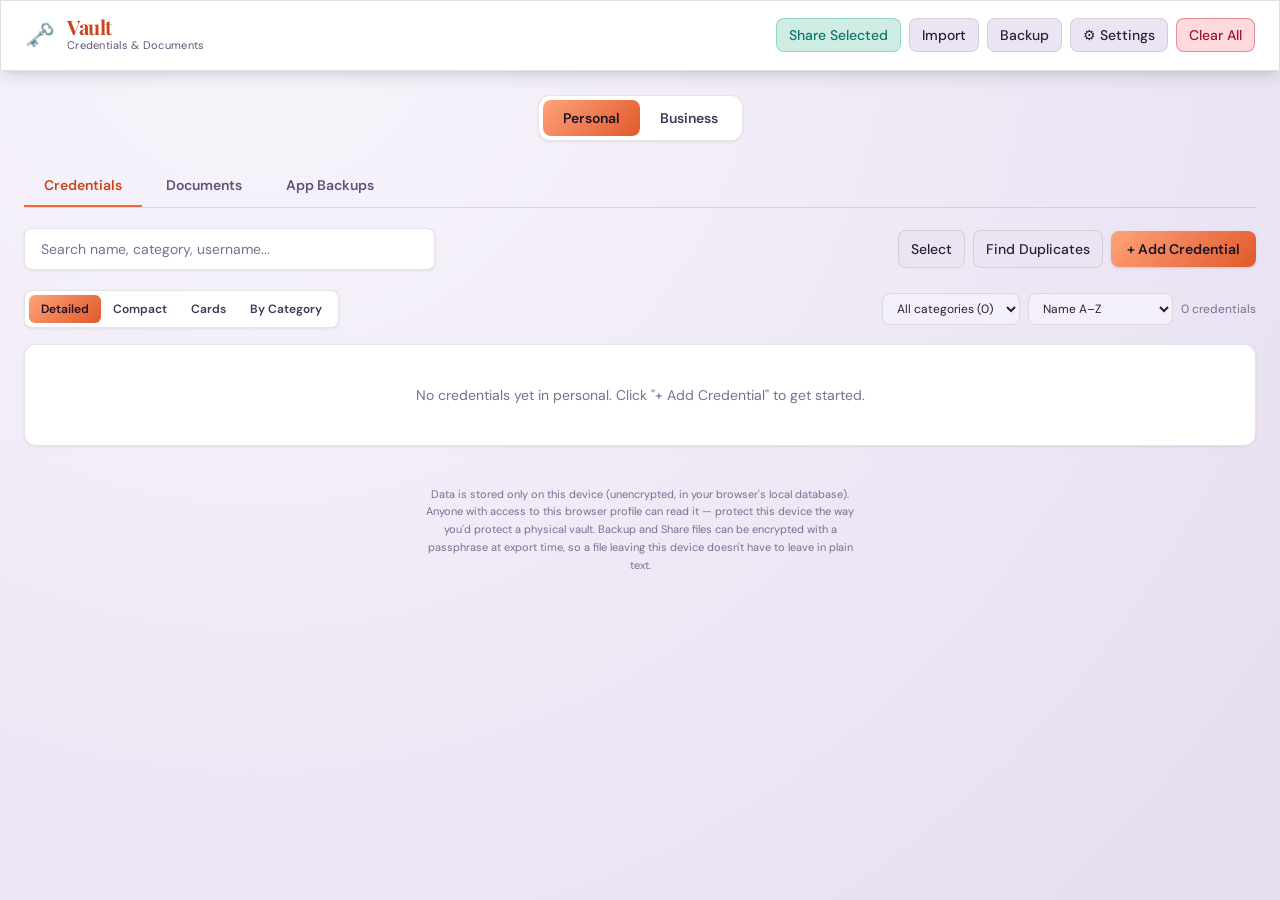
==== app/index.html @ b564e95d "Add files via upload" ====
<!DOCTYPE html>
<html lang="en">
<head>
<meta charset="UTF-8">
<meta name="viewport" content="width=device-width, initial-scale=1.0">
<title>Vault — Credentials & Documents</title>
<link rel="manifest" href="manifest.json">
<link rel="icon" type="image/png" sizes="192x192" href="icon-192.png">
<link rel="apple-touch-icon" href="apple-touch-icon.png">
<meta name="theme-color" content="#ffffff">
<meta name="apple-mobile-web-app-capable" content="yes">
<meta name="apple-mobile-web-app-status-bar-style" content="default">
<meta name="apple-mobile-web-app-title" content="Vault">
<link rel="preload" href="dm-sans.woff2" as="font" type="font/woff2" crossorigin>
<link rel="stylesheet" href="tailwind.css">
<script>
/* Theme: follows the system by default; Settings can force Light or Dark. */
(function(){
  var pref='system'; try{ pref=localStorage.getItem('vault_theme')||'system'; }catch(e){}
  var mq=window.matchMedia('(prefers-color-scheme: dark)');
  function apply(){
    var dark = pref==='dark' || (pref==='system' && mq.matches);
    document.documentElement.classList.toggle('dark', dark);
    var m=document.querySelector('meta[name="theme-color"]'); if(m) m.setAttribute('content', dark?'#241b33':'#ffffff');
  }
  window.__applyTheme=function(p){ pref=p; apply(); };
  try{ mq.addEventListener('change', function(){ if(pref==='system') apply(); }); }catch(e){ try{ mq.addListener(function(){ if(pref==='system') apply(); }); }catch(_){} }
  apply();
  document.addEventListener('DOMContentLoaded', apply);
})();
</script>
<script src="dexie.min.js"></script>
<style>
  @font-face{ font-family:"DM Sans"; font-style:normal; font-weight:100 1000; font-display:swap; src:url(dm-sans.woff2) format("woff2"); }
  @font-face{ font-family:"Playfair Display"; font-style:normal; font-weight:400 900; font-display:swap; src:url(playfair.woff2) format("woff2"); }
  :root{ color-scheme:light; --c-navy-950:27 19 38; --c-navy-900:243 238 249; --c-navy-850:255 255 255; --c-navy-800:244 240 249; --c-navy-700:235 229 243; --c-navy-600:221 211 236; --c-gold-400:201 70 26; --c-gold-500:239 106 53; --c-gold-600:184 58 18; --c-teal-300:15 118 110; --c-teal-400:13 122 95; --c-teal-500:16 163 122; --c-teal-600:16 163 122; --c-teal-900:153 246 228; --c-slate-100:27 19 38; --c-slate-200:42 31 58; --c-slate-300:67 55 90; --c-slate-400:95 83 119; --c-slate-500:122 111 146; --c-slate-600:154 144 176; --c-rose-200:136 19 55; --c-rose-300:159 18 57; --c-rose-400:190 18 60; --c-rose-600:225 29 72; --c-rose-700:190 18 60; --c-rose-900:253 164 175; --c-amber-200:120 53 15; --c-amber-300:146 64 14; --c-amber-900:252 211 77; --c-ink:0 0 0; --bg1:#f8f5fc; --bg2:#efe9f6; --bg3:#e5ddf0; --card:#ffffff; --card-solid:#ffffff; --card-line:rgba(42,31,58,0.12); --card-line-solid:rgba(42,31,58,0.14); --card-shadow:0 1px 3px rgba(42,31,58,0.08); }
  :root.dark{ color-scheme:dark; --c-navy-950:13 9 18; --c-navy-900:19 14 27; --c-navy-850:29 22 41; --c-navy-800:38 29 53; --c-navy-700:51 39 74; --c-navy-600:67 52 95; --c-gold-400:255 162 122; --c-gold-500:255 127 80; --c-gold-600:224 89 42; --c-teal-300:154 240 207; --c-teal-400:98 224 180; --c-teal-500:52 211 153; --c-teal-600:26 157 117; --c-teal-900:15 61 49; --c-slate-100:247 243 252; --c-slate-200:237 231 245; --c-slate-300:211 202 225; --c-slate-400:179 169 196; --c-slate-500:143 132 166; --c-slate-600:111 100 136; --c-rose-200:254 205 211; --c-rose-300:253 164 175; --c-rose-400:251 113 133; --c-rose-600:225 29 72; --c-rose-700:190 18 60; --c-rose-900:136 19 55; --c-amber-200:253 230 138; --c-amber-300:252 211 77; --c-amber-900:120 53 15; --c-ink:255 255 255; --bg1:#1a1226; --bg2:#0f0a16; --bg3:#0a0710; --card:#1d1629; --card-solid:#241b33; --card-line:rgba(255,255,255,0.13); --card-line-solid:rgba(255,255,255,0.14); --card-shadow:none; }
  body{ background:radial-gradient(circle at 20% 0%, var(--bg1) 0%, var(--bg2) 50%, var(--bg3) 100%); }
  .glass{ background:var(--card); border:1px solid var(--card-line); box-shadow:var(--card-shadow); backdrop-filter:blur(12px); }
  .glass-solid{ background:var(--card-solid); border:1px solid var(--card-line-solid); }
  ::-webkit-scrollbar{ width:8px; height:8px; }
  ::-webkit-scrollbar-track{ background:transparent; }
  ::-webkit-scrollbar-thumb{ background:rgba(255,127,80,0.3); border-radius:8px; }
  .gold-grad{ background:linear-gradient(135deg,#ffa27a,#e0592a); }
  .fade-in{ animation:fadeIn .18s ease-out; }
  @keyframes fadeIn{ from{opacity:0; transform:translateY(4px)} to{opacity:1; transform:translateY(0)} }
</style>
</head>
<body class="text-slate-200 font-sans antialiased min-h-screen flex flex-col">

<!-- Header -->
<header class="glass-solid sticky top-0 z-40 shadow-lg shadow-black/10 dark:shadow-black/30">
  <div class="max-w-7xl mx-auto px-4 sm:px-6 py-4 flex flex-col sm:flex-row justify-between items-center gap-3">
    <div class="flex items-center gap-3">
      <span class="text-2xl">🗝️</span>
      <div>
        <h1 class="font-serif font-bold text-xl text-gold-400 tracking-tight leading-none">Vault</h1>
        <p class="text-[11px] text-slate-400 tracking-wide">Credentials &amp; Documents</p>
      </div>
    </div>
    <div class="flex items-center gap-2 flex-wrap justify-center">
      <button onclick="openShareModal()" class="text-sm px-3 py-1.5 rounded-lg font-medium bg-teal-600/20 text-teal-300 border border-teal-500/30 hover:bg-teal-600/30 transition">Share Selected</button>
      <button onclick="openImportModal()" class="text-sm px-3 py-1.5 rounded-lg font-medium bg-navy-700 hover:bg-navy-600 border border-ink/10 transition">Import</button>
      <button onclick="exportBackup()" class="relative text-sm px-3 py-1.5 rounded-lg font-medium bg-navy-700 hover:bg-navy-600 border border-ink/10 transition">
        Backup
        <span id="backup-badge" class="hidden absolute -top-1 -right-1 w-2.5 h-2.5 rounded-full bg-gold-500 animate-pulse"></span>
      </button>
      <button onclick="openSettingsModal()" class="text-sm px-3 py-1.5 rounded-lg font-medium bg-navy-700 hover:bg-navy-600 border border-ink/10 transition" title="Settings" aria-label="Settings">⚙ Settings</button>
      <button onclick="openClearDataModal()" class="text-sm px-3 py-1.5 rounded-lg font-medium bg-rose-900/40 text-rose-300 border border-rose-700/40 hover:bg-rose-900/60 transition">Clear All</button>
    </div>
  </div>
</header>

<!-- Domain switcher -->
<div id="domain-switcher-wrap" class="max-w-7xl w-full mx-auto px-4 sm:px-6 pt-6">
  <div class="flex items-center justify-center gap-2 mb-6">
    <div class="glass p-1 rounded-xl inline-flex">
      <button id="domain-personal" onclick="setDomain('personal')" class="px-5 py-2 rounded-lg text-sm font-semibold transition">Personal</button>
      <button id="domain-business" onclick="setDomain('business')" class="px-5 py-2 rounded-lg text-sm font-semibold transition">Business</button>
    </div>
  </div>
</div>

<!-- Backup reminder banner -->
<div id="backup-banner" class="hidden max-w-7xl w-full mx-auto px-4 sm:px-6 -mt-2 mb-4">
  <div class="glass border border-gold-500/30 rounded-xl px-4 py-2.5 flex items-center justify-between gap-3 flex-wrap">
    <p id="backup-banner-text" class="text-xs text-slate-300">Changes since your last backup.</p>
    <div class="flex items-center gap-2">
      <button onclick="exportBackup()" class="text-xs px-3 py-1.5 rounded-lg font-semibold gold-grad text-navy-950">Backup Now</button>
      <button onclick="dismissBackupBanner()" class="text-xs px-2 py-1.5 rounded-lg text-slate-400 hover:text-slate-200">Dismiss</button>
    </div>
  </div>
</div>

<!-- Main -->
<main class="flex-grow max-w-7xl w-full mx-auto px-4 sm:px-6 pb-16">

  <!-- Tabs -->
  <div class="flex border-b border-ink/10 mb-5 gap-1">
    <button onclick="setTab('credentials')" id="tab-credentials" class="py-2.5 px-5 font-semibold text-sm border-b-2 transition">Credentials</button>
    <button onclick="setTab('documents')" id="tab-documents" class="py-2.5 px-5 font-semibold text-sm border-b-2 transition">Documents</button>
    <button onclick="setTab('appbackups')" id="tab-appbackups" class="py-2.5 px-5 font-semibold text-sm border-b-2 transition">App Backups</button>
  </div>

  <!-- Controls -->
  <div class="flex flex-col md:flex-row justify-between items-center mb-5 gap-3">
    <div class="w-full md:w-1/3 relative">
      <input type="text" id="search-input" placeholder="Search name, category, username..." oninput="render()" class="w-full pl-4 pr-4 py-2.5 rounded-lg glass focus:outline-none focus:ring-2 focus:ring-gold-500/50 text-sm placeholder:text-slate-500">
    </div>
    <div class="flex items-center gap-2">
      <button onclick="toggleSelectMode()" id="select-mode-btn" class="text-sm px-3 py-2 rounded-lg font-medium bg-navy-700 hover:bg-navy-600 border border-ink/10 transition">Select</button>
      <button onclick="openDuplicateReview()" id="dup-btn" class="text-sm px-3 py-2 rounded-lg font-medium bg-navy-700 hover:bg-navy-600 border border-ink/10 transition" title="Scan the whole vault for entries that look like copies">Find Duplicates</button>
      <button onclick="openCredentialModal()" id="add-credential-btn" class="text-sm px-4 py-2 rounded-lg font-semibold gold-grad text-navy-950 hover:brightness-110 transition shadow">+ Add Credential</button>
      <button onclick="openDocumentModal()" id="add-document-btn" class="hidden text-sm px-4 py-2 rounded-lg font-semibold gold-grad text-navy-950 hover:brightness-110 transition shadow">+ Add Document</button>
      <button onclick="openAppBackupModal()" id="add-appbackup-btn" class="hidden text-sm px-4 py-2 rounded-lg font-semibold gold-grad text-navy-950 hover:brightness-110 transition shadow">+ Add App Backups</button>
    </div>
  </div>

  <!-- View / sort / filter bar -->
  <div id="view-bar" class="flex flex-wrap items-center justify-between gap-3 mb-4">
    <div id="view-switcher" class="glass p-1 rounded-lg inline-flex"></div>
    <div class="flex items-center gap-2 flex-wrap">
      <select id="cat-filter" onchange="setCatFilter(this.value)" aria-label="Filter by category" class="px-2.5 py-1.5 rounded-lg bg-navy-800 border border-ink/10 text-xs max-w-[180px]"></select>
      <select id="sort-select" onchange="setSort(this.value)" aria-label="Sort" class="px-2.5 py-1.5 rounded-lg bg-navy-800 border border-ink/10 text-xs">
        <option value="name">Name A–Z</option>
        <option value="namez">Name Z–A</option>
        <option value="category">Category</option>
        <option value="recent">Recently changed</option>
      </select>
      <span id="result-count" class="text-xs text-slate-500"></span>
    </div>
  </div>

  <!-- Credentials list -->
  <div id="credentials-view"></div>

  <!-- Documents grid -->
  <div id="documents-view" class="hidden"></div>

  <!-- App backups -->
  <div id="appbackups-view" class="hidden"></div>

  <p class="text-center text-[11px] text-slate-500 mt-10 max-w-md mx-auto leading-relaxed">
    Data is stored only on this device (unencrypted, in your browser's local database). Anyone with access to this browser profile can read it — protect this device the way you'd protect a physical vault. Backup and Share files can be encrypted with a passphrase at export time, so a file leaving this device doesn't have to leave in plain text.
  </p>
</main>

<!-- Credential Modal -->
<div id="credential-modal" class="fixed inset-0 bg-black/45 backdrop-blur-sm hidden items-center justify-center p-4 z-50">
  <div class="glass-solid rounded-2xl shadow-2xl max-w-lg w-full p-6 max-h-[90vh] overflow-y-auto fade-in">
    <h3 id="cred-modal-title" class="font-serif font-bold text-lg text-gold-400 mb-4">Add Credential</h3>
    <form id="credential-form" onsubmit="saveCredential(event)" class="space-y-4">
      <input type="hidden" id="cred-id">
      <div class="grid grid-cols-2 gap-3">
        <div>
          <label class="block text-[11px] font-semibold text-slate-400 uppercase mb-1">Domain</label>
          <select id="cred-domain" class="w-full px-3 py-2 rounded-lg bg-navy-800 border border-ink/10 focus:ring-2 focus:ring-gold-500/50 text-sm">
            <option value="personal">Personal</option>
            <option value="business">Business</option>
          </select>
        </div>
        <div>
          <label class="block text-[11px] font-semibold text-slate-400 uppercase mb-1">Type</label>
          <select id="cred-type" onchange="toggleCredFields()" class="w-full px-3 py-2 rounded-lg bg-navy-800 border border-ink/10 focus:ring-2 focus:ring-gold-500/50 text-sm">
            <option value="vendor">Login / Site</option>
            <option value="subscription">Subscription</option>
          </select>
        </div>
      </div>
      <div>
        <label class="block text-[11px] font-semibold text-slate-400 uppercase mb-1">Name</label>
        <input type="text" id="cred-name" required placeholder="e.g. AWS, GitHub, Chase Business" class="w-full px-3 py-2 rounded-lg bg-navy-800 border border-ink/10 focus:ring-2 focus:ring-gold-500/50 text-sm">
      </div>
      <div>
        <label class="block text-[11px] font-semibold text-slate-400 uppercase mb-1">Category</label>
        <input type="text" id="cred-category" placeholder="e.g. Hosting, Banking, Insurance" required class="w-full px-3 py-2 rounded-lg bg-navy-800 border border-ink/10 focus:ring-2 focus:ring-gold-500/50 text-sm">
      </div>
      <div class="grid grid-cols-2 gap-3">
        <div>
          <label class="block text-[11px] font-semibold text-slate-400 uppercase mb-1">Username / Email</label>
          <input type="text" id="cred-username" required class="w-full px-3 py-2 rounded-lg bg-navy-800 border border-ink/10 focus:ring-2 focus:ring-gold-500/50 text-sm">
        </div>
        <div>
          <label class="block text-[11px] font-semibold text-slate-400 uppercase mb-1">Password</label>
          <input type="text" id="cred-password" required class="w-full px-3 py-2 rounded-lg bg-navy-800 border border-ink/10 focus:ring-2 focus:ring-gold-500/50 text-sm font-mono">
        </div>
      </div>
      <div id="field-url-container">
        <label class="block text-[11px] font-semibold text-slate-400 uppercase mb-1">Login URL</label>
        <input type="url" id="cred-url" placeholder="https://example.com/login" class="w-full px-3 py-2 rounded-lg bg-navy-800 border border-ink/10 focus:ring-2 focus:ring-gold-500/50 text-sm">
      </div>
      <div id="field-billing-container" class="hidden">
        <label class="block text-[11px] font-semibold text-slate-400 uppercase mb-1">Billing Cycle & Cost</label>
        <input type="text" id="cred-billing" placeholder="e.g. Monthly - $49/mo" class="w-full px-3 py-2 rounded-lg bg-navy-800 border border-ink/10 focus:ring-2 focus:ring-gold-500/50 text-sm">
      </div>
      <div>
        <label class="block text-[11px] font-semibold text-slate-400 uppercase mb-1">Notes (2FA backup, security Qs, etc.)</label>
        <textarea id="cred-notes" rows="2" class="w-full px-3 py-2 rounded-lg bg-navy-800 border border-ink/10 focus:ring-2 focus:ring-gold-500/50 text-sm resize-none"></textarea>
      </div>
      <div class="flex justify-end gap-3 pt-2">
        <button type="button" onclick="closeModal('credential-modal')" class="px-4 py-2 rounded-lg text-sm font-medium border border-ink/10 hover:bg-ink/5">Cancel</button>
        <button type="submit" class="px-4 py-2 rounded-lg text-sm font-semibold gold-grad text-navy-950 hover:brightness-110">Save</button>
      </div>
    </form>
  </div>
</div>

<!-- Document Modal -->
<div id="document-modal" class="fixed inset-0 bg-black/45 backdrop-blur-sm hidden items-center justify-center p-4 z-50">
  <div class="glass-solid rounded-2xl shadow-2xl max-w-lg w-full p-6 max-h-[90vh] overflow-y-auto fade-in">
    <h3 class="font-serif font-bold text-lg text-gold-400 mb-4">Add Document</h3>
    <form id="document-form" onsubmit="saveDocument(event)" class="space-y-4">
      <div>
        <label class="block text-[11px] font-semibold text-slate-400 uppercase mb-1">Domain</label>
        <select id="doc-domain" class="w-full px-3 py-2 rounded-lg bg-navy-800 border border-ink/10 focus:ring-2 focus:ring-gold-500/50 text-sm">
          <option value="personal">Personal</option>
          <option value="business">Business</option>
        </select>
      </div>
      <div>
        <label class="block text-[11px] font-semibold text-slate-400 uppercase mb-1">Name</label>
        <input type="text" id="doc-name" required placeholder="e.g. Business License, Passport" class="w-full px-3 py-2 rounded-lg bg-navy-800 border border-ink/10 focus:ring-2 focus:ring-gold-500/50 text-sm">
      </div>
      <div>
        <label class="block text-[11px] font-semibold text-slate-400 uppercase mb-1">Category</label>
        <input type="text" id="doc-category" placeholder="e.g. Legal, Insurance, ID" required class="w-full px-3 py-2 rounded-lg bg-navy-800 border border-ink/10 focus:ring-2 focus:ring-gold-500/50 text-sm">
      </div>
      <div>
        <label class="block text-[11px] font-semibold text-slate-400 uppercase mb-1">File (PDF or image)</label>
        <input type="file" id="doc-file" accept=".pdf,image/*" class="w-full text-sm text-slate-300 file:mr-3 file:py-2 file:px-3 file:rounded-lg file:border-0 file:bg-navy-700 file:text-slate-200 file:text-xs">
        <p id="doc-file-hint" class="text-[11px] text-slate-500 mt-1"></p>
      </div>
      <div>
        <label class="block text-[11px] font-semibold text-slate-400 uppercase mb-1">Notes</label>
        <textarea id="doc-notes" rows="2" class="w-full px-3 py-2 rounded-lg bg-navy-800 border border-ink/10 focus:ring-2 focus:ring-gold-500/50 text-sm resize-none"></textarea>
      </div>
      <div class="flex justify-end gap-3 pt-2">
        <button type="button" onclick="closeModal('document-modal')" class="px-4 py-2 rounded-lg text-sm font-medium border border-ink/10 hover:bg-ink/5">Cancel</button>
        <button type="submit" class="px-4 py-2 rounded-lg text-sm font-semibold gold-grad text-navy-950 hover:brightness-110">Save</button>
      </div>
    </form>
  </div>
</div>

<!-- Settings Modal -->
<div id="settings-modal" class="fixed inset-0 bg-black/45 backdrop-blur-sm hidden items-center justify-center p-4 z-50">
  <div class="glass-solid rounded-2xl shadow-2xl max-w-sm w-full p-6 fade-in">
    <h3 class="font-serif font-bold text-lg text-gold-400 mb-4">Settings</h3>
    <p class="text-xs font-semibold tracking-wide uppercase text-slate-400 mb-2">Appearance</p>
    <div class="glass p-1 rounded-xl flex" role="group" aria-label="Theme">
      <button id="theme-system" onclick="setThemePref('system')" class="flex-1 px-3 py-2 rounded-lg text-sm font-semibold transition">System</button>
      <button id="theme-light" onclick="setThemePref('light')" class="flex-1 px-3 py-2 rounded-lg text-sm font-semibold transition">Light</button>
      <button id="theme-dark" onclick="setThemePref('dark')" class="flex-1 px-3 py-2 rounded-lg text-sm font-semibold transition">Dark</button>
    </div>
    <p class="text-[11px] text-slate-500 mt-2">System follows your device's light/dark setting.</p>
    <p class="text-xs font-semibold tracking-wide uppercase text-slate-400 mt-5 mb-2">Storage</p>
    <p id="persist-status" class="text-[11px] text-slate-500">Checking…</p>
    <div class="flex justify-end mt-5">
      <button onclick="closeModal('settings-modal')" class="px-4 py-2 rounded-lg text-sm font-medium border border-ink/10 hover:bg-ink/5">Close</button>
    </div>
    <p id="app-version" class="text-[10px] text-slate-500 text-center mt-4"></p>
  </div>
</div>

<!-- Share Modal -->
<div id="share-modal" class="fixed inset-0 bg-black/45 backdrop-blur-sm hidden items-center justify-center p-4 z-50">
  <div class="glass-solid rounded-2xl shadow-2xl max-w-md w-full p-6 fade-in">
    <h3 class="font-serif font-bold text-lg text-gold-400 mb-2">Share Selected</h3>
    <p id="share-count-text" class="text-sm text-slate-400 mb-4">No items selected.</p>
    <div class="flex flex-col gap-2">
      <button onclick="downloadSharePackage()" class="px-4 py-2.5 rounded-lg text-sm font-semibold gold-grad text-navy-950 hover:brightness-110">Download Share File (.json)</button>
      <button onclick="copySharePackage()" class="px-4 py-2.5 rounded-lg text-sm font-medium bg-navy-700 hover:bg-navy-600 border border-ink/10">Copy to Clipboard</button>
    </div>
    <p class="text-[11px] text-slate-500 mt-4">The share file contains plain-text credentials — send it only through a channel you trust (not email/SMS if you can help it), and delete it after the recipient imports it.</p>
    <div class="flex justify-end mt-4">
      <button onclick="closeModal('share-modal')" class="px-4 py-2 rounded-lg text-sm font-medium border border-ink/10 hover:bg-ink/5">Close</button>
    </div>
  </div>
</div>

<!-- Import Modal -->
<div id="import-modal" onclick="if(event.target===this)closeModal('import-modal')" class="fixed inset-0 bg-black/45 backdrop-blur-sm hidden items-center justify-center p-4 z-50">
  <div class="glass-solid rounded-2xl shadow-2xl max-w-lg w-full p-6 max-h-[90vh] overflow-y-auto fade-in">
    <div class="flex items-center justify-between mb-4">
      <h3 class="font-serif font-bold text-lg text-gold-400">Import</h3>
      <button onclick="closeModal('import-modal')" aria-label="Close" class="text-slate-400 hover:text-slate-100 text-xl leading-none px-2">&times;</button>
    </div>
    <div class="space-y-3 mb-4">
      <label class="block text-[11px] font-semibold text-slate-400 uppercase">Upload a share or backup file</label>
      <input type="file" id="import-file-input" accept=".json" onchange="handleImportFile(event)" class="w-full text-sm text-slate-300 file:mr-3 file:py-2 file:px-3 file:rounded-lg file:border-0 file:bg-navy-700 file:text-slate-200 file:text-xs">
      <label class="block text-[11px] font-semibold text-slate-400 uppercase pt-2">...or paste JSON</label>
      <textarea id="import-paste" rows="4" class="w-full px-3 py-2 rounded-lg bg-navy-800 border border-ink/10 text-xs font-mono resize-none" placeholder="Paste share package JSON here"></textarea>
      <button onclick="parseImportPaste()" class="px-3 py-1.5 rounded-lg text-xs font-medium bg-navy-700 hover:bg-navy-600 border border-ink/10">Parse Pasted JSON</button>
    </div>
    <div id="import-preview"></div>
    <div class="border-t border-ink/10 mt-5 pt-4 space-y-3">
      <div class="flex items-center justify-between gap-2 flex-wrap">
        <label class="block text-[11px] font-semibold text-slate-400 uppercase">Import passwords from Excel</label>
        <button onclick="downloadPasswordTemplate()" class="px-3 py-1.5 rounded-lg text-xs font-medium bg-teal-600/20 text-teal-300 border border-teal-500/30 hover:bg-teal-600/30 transition">Download Template (.xlsx)</button>
      </div>
      <input type="file" id="xlsx-import-input" accept=".xlsx,.xls,.csv" onchange="handleXlsxImportFile(event)" class="w-full text-sm text-slate-300 file:mr-3 file:py-2 file:px-3 file:rounded-lg file:border-0 file:bg-navy-700 file:text-slate-200 file:text-xs">
      <p class="text-[11px] text-slate-500">Download the template, fill it in, then choose it here. You'll see a preview with any problems before anything is saved.</p>
    </div>
    <div class="flex justify-end pt-4">
      <button onclick="closeModal('import-modal')" class="px-4 py-2 rounded-lg text-sm font-medium border border-ink/10 hover:bg-ink/5">Close</button>
    </div>
  </div>
</div>

<!-- Excel Import Modal -->
<div id="xlsx-import-modal" class="fixed inset-0 bg-black/45 backdrop-blur-sm hidden items-center justify-center p-4 z-50">
  <div class="glass-solid rounded-2xl shadow-2xl max-w-2xl w-full p-6 max-h-[90vh] overflow-y-auto fade-in">
    <h3 class="font-serif font-bold text-lg text-gold-400 mb-3">Import Passwords from Excel</h3>
    <div id="xlsx-preview"></div>
    <div class="flex justify-end gap-3 pt-4">
      <button onclick="cancelXlsxImport()" class="px-4 py-2 rounded-lg text-sm font-medium border border-ink/10 hover:bg-ink/5">Cancel</button>
      <button id="xlsx-import-btn" onclick="confirmXlsxImport()" class="px-4 py-2 rounded-lg text-sm font-semibold gold-grad text-navy-950 hover:brightness-110 disabled:opacity-40 disabled:cursor-not-allowed">Import</button>
    </div>
    <p class="text-[11px] text-slate-500 mt-3">The spreadsheet holds passwords in plain text. Delete it (and any cloud or recycle-bin copy) once the import is done.</p>
  </div>
</div>

<!-- Add App Backups Modal -->
<div id="appbackup-modal" class="fixed inset-0 bg-black/45 backdrop-blur-sm hidden items-center justify-center p-4 z-50">
  <div class="glass-solid rounded-2xl shadow-2xl max-w-xl w-full p-6 max-h-[90vh] overflow-y-auto fade-in">
    <h3 class="font-serif font-bold text-lg text-gold-400 mb-2">Add App Backups</h3>
    <p class="text-xs text-slate-400 mb-4">Choose one or more app backup files (.json). Each app keeps one backup: a newer, same-or-larger file replaces the stored one automatically. An older or smaller file is flagged and you decide.</p>
    <input type="file" id="appbackup-file-input" accept=".json,application/json" multiple onchange="stageAppBackupFiles(event)" class="w-full text-sm text-slate-300 file:mr-3 file:py-2 file:px-3 file:rounded-lg file:border-0 file:bg-navy-700 file:text-slate-200 file:text-xs">
    <div id="appbackup-staging" class="mt-4 space-y-2"></div>
    <div class="flex justify-end gap-3 pt-4">
      <button onclick="closeModal('appbackup-modal')" class="px-4 py-2 rounded-lg text-sm font-medium border border-ink/10 hover:bg-ink/5">Cancel</button>
      <button onclick="saveStagedBackups()" class="px-4 py-2 rounded-lg text-sm font-semibold gold-grad text-navy-950 hover:brightness-110">Save Backups</button>
    </div>
  </div>
</div>
<input type="file" id="appbackup-single-input" accept=".json,application/json" class="hidden" onchange="handleSingleBackupPick(event)">

<!-- App Backup Conflict Modal -->
<div id="appbackup-conflict-modal" class="fixed inset-0 bg-black/45 backdrop-blur-sm hidden items-center justify-center p-4 z-[60]">
  <div class="glass-solid rounded-2xl shadow-2xl max-w-lg w-full p-6 max-h-[90vh] overflow-y-auto fade-in">
    <h3 id="appbackup-conflict-title" class="font-serif font-bold text-lg text-amber-300 mb-1">Backup flagged</h3>
    <div id="appbackup-conflict-body"></div>
    <div class="flex flex-col sm:flex-row justify-end gap-2 pt-4">
      <button onclick="resolveConflict(false)" class="px-4 py-2 rounded-lg text-sm font-semibold gold-grad text-navy-950 hover:brightness-110">Keep Stored Backup</button>
      <button onclick="resolveConflict(true)" class="px-4 py-2 rounded-lg text-sm font-semibold bg-rose-700 hover:bg-rose-600 text-white">Replace Anyway</button>
    </div>
  </div>
</div>

<!-- Duplicate Review Modal -->
<div id="dup-modal" class="fixed inset-0 bg-black/45 backdrop-blur-sm hidden items-center justify-center p-4 z-50">
  <div class="glass-solid rounded-2xl shadow-2xl max-w-3xl w-full p-6 max-h-[90vh] overflow-y-auto fade-in">
    <div class="flex items-start justify-between gap-3 mb-1">
      <h3 id="dup-title" class="font-serif font-bold text-lg text-gold-400">Possible Duplicates</h3>
      <button onclick="closeModal('dup-modal')" aria-label="Close" class="text-slate-400 hover:text-slate-100 text-xl leading-none px-2">&times;</button>
    </div>
    <p id="dup-sub" class="text-xs text-slate-400 mb-4"></p>
    <div id="dup-body" class="space-y-4"></div>
    <div id="dup-footer" class="flex flex-wrap items-center justify-end gap-2 pt-4"></div>
  </div>
</div>

<!-- Clear Data Modal -->
<div id="clear-data-modal" class="fixed inset-0 bg-black/45 backdrop-blur-sm hidden items-center justify-center p-4 z-50">
  <div class="glass-solid rounded-2xl shadow-2xl max-w-sm w-full p-6 fade-in">
    <h3 class="font-serif font-bold text-lg text-rose-400 mb-2">Clear All Data</h3>
    <p class="text-sm text-slate-400 mb-4">This permanently deletes every credential, document, and stored app backup on this device. This cannot be undone. Type <span class="font-mono text-rose-300">DELETE</span> to confirm.</p>
    <input type="text" id="clear-confirm-input" class="w-full px-3 py-2 rounded-lg bg-navy-800 border border-ink/10 text-sm mb-4" placeholder="DELETE">
    <div class="flex justify-end gap-3">
      <button onclick="closeModal('clear-data-modal')" class="px-4 py-2 rounded-lg text-sm font-medium border border-ink/10 hover:bg-ink/5">Cancel</button>
      <button onclick="confirmClearAllData()" class="px-4 py-2 rounded-lg text-sm font-semibold bg-rose-700 hover:bg-rose-600 text-white">Delete Everything</button>
    </div>
  </div>
</div>

<!-- Generic Confirm Modal -->
<div id="confirm-modal" class="fixed inset-0 bg-black/45 backdrop-blur-sm hidden items-center justify-center p-4 z-[60]">
  <div class="glass-solid rounded-2xl shadow-2xl max-w-sm w-full p-6 fade-in">
    <h3 id="confirm-modal-title" class="font-serif font-bold text-lg text-gold-400 mb-2">Confirm</h3>
    <p id="confirm-modal-message" class="text-sm text-slate-400 mb-5"></p>
    <div class="flex justify-end gap-3">
      <button onclick="closeModal('confirm-modal')" class="px-4 py-2 rounded-lg text-sm font-medium border border-ink/10 hover:bg-ink/5">Cancel</button>
      <button id="confirm-modal-action" onclick="runConfirm()" class="px-4 py-2 rounded-lg text-sm font-semibold bg-rose-700 hover:bg-rose-600 text-white">Confirm</button>
    </div>
  </div>
</div>

<!-- Export Passphrase Modal -->
<div id="export-passphrase-modal" class="fixed inset-0 bg-black/45 backdrop-blur-sm hidden items-center justify-center p-4 z-50">
  <div class="glass-solid rounded-2xl shadow-2xl max-w-sm w-full p-6 fade-in">
    <h3 class="font-serif font-bold text-lg text-gold-400 mb-2">Protect This Export</h3>
    <p class="text-sm text-slate-400 mb-4">Set a passphrase to encrypt this file. Without it, anyone who opens the file sees only scrambled data — nothing readable unless it's decrypted back into the app. There's no recovery if you forget it, so keep it somewhere separate from the file itself.</p>
    <input type="password" id="export-passphrase-input" placeholder="Passphrase" class="w-full px-3 py-2 rounded-lg bg-navy-800 border border-ink/10 text-sm mb-4">
    <div class="flex flex-col gap-2">
      <button onclick="confirmExportEncrypted()" class="px-4 py-2.5 rounded-lg text-sm font-semibold gold-grad text-navy-950">Encrypt &amp; Export</button>
      <button onclick="confirmExportPlain()" class="px-4 py-2.5 rounded-lg text-sm font-medium bg-navy-700 hover:bg-navy-600 border border-ink/10">Export Without Encryption</button>
      <button onclick="closeModal('export-passphrase-modal')" class="px-4 py-2 rounded-lg text-sm font-medium border border-ink/10 hover:bg-ink/5">Cancel</button>
    </div>
  </div>
</div>

<!-- Import Passphrase Modal -->
<div id="import-passphrase-modal" class="fixed inset-0 bg-black/45 backdrop-blur-sm hidden items-center justify-center p-4 z-[60]">
  <div class="glass-solid rounded-2xl shadow-2xl max-w-sm w-full p-6 fade-in">
    <h3 class="font-serif font-bold text-lg text-gold-400 mb-2">Encrypted File</h3>
    <p class="text-sm text-slate-400 mb-4">This file is encrypted. Enter the passphrase it was exported with.</p>
    <input type="password" id="import-decrypt-passphrase" placeholder="Passphrase" class="w-full px-3 py-2 rounded-lg bg-navy-800 border border-ink/10 text-sm mb-4">
    <div class="flex justify-end gap-3">
      <button onclick="closeModal('import-passphrase-modal')" class="px-4 py-2 rounded-lg text-sm font-medium border border-ink/10 hover:bg-ink/5">Cancel</button>
      <button onclick="decryptPendingImport()" class="px-4 py-2 rounded-lg text-sm font-semibold gold-grad text-navy-950">Decrypt</button>
    </div>
  </div>
</div>

<div id="toast" class="fixed bottom-5 left-1/2 -translate-x-1/2 glass-solid px-4 py-2.5 rounded-lg text-sm shadow-xl hidden z-50"></div>

<script>
/* ---------- DB ---------- */
const db = new Dexie('LazVaultDB');
db.version(1).stores({
  credentials: 'id, domain, type, name, category',
  documents: 'id, domain, name, category'
});
db.version(2).stores({
  credentials: 'id, domain, type, name, category',
  documents: 'id, domain, name, category',
  appBackups: 'id, appName'
});

/* ---------- State ---------- */
let activeDomain = 'personal';
let activeTab = 'credentials';
let selectMode = false;
let selectedIds = new Set(); // format: "credential:<id>" / "document:<id>"
let credentialsCache = new Map(); // id -> credential record, so secrets never travel through HTML attributes
let pendingChanges = parseInt(localStorage.getItem('vault_pendingChanges') || '0', 10) || 0;
// View / sort / filter (remembered between visits)
let viewMode = { credentials: localStorage.getItem('vault_view_credentials') || 'detailed', documents: localStorage.getItem('vault_view_documents') || 'cards' };
let sortMode = localStorage.getItem('vault_sort') || 'name';
let catFilter = '';
const collapsedGroups = new Set();
// Duplicate review
let dupIndex = null; // cached scan (promise)
let dupDismissed = new Set(); // groups marked "not duplicates"
try{ dupDismissed = new Set(JSON.parse(localStorage.getItem('vault_dupDismissed') || '[]')); }catch(e){}
// Merge-restore hooks into the app-backup queue
let toastPrefix = '';
let afterQueueCb = null;

/* ---------- Utils ---------- */
function uid(){ return Date.now().toString(36) + Math.random().toString(36).slice(2,8); }
function escapeHtml(str){ return String(str).replace(/&/g,"&amp;").replace(/</g,"&lt;").replace(/>/g,"&gt;").replace(/"/g,"&quot;").replace(/'/g,"&#039;"); }
function formatBytes(bytes){ if(!bytes) return '0 B'; const u=['B','KB','MB','GB']; let i=0; while(bytes>=1024 && i<u.length-1){bytes/=1024;i++;} return bytes.toFixed(1)+' '+u[i]; }
function showToast(msg){ const t=document.getElementById('toast'); t.innerText=msg; t.classList.remove('hidden'); clearTimeout(window.__toastTimer); window.__toastTimer=setTimeout(()=>t.classList.add('hidden'),3500); }
function closeModal(id){ const m=document.getElementById(id); m.classList.add('hidden'); m.classList.remove('flex'); }
function openModal(id){ const m=document.getElementById(id); m.classList.remove('hidden'); m.classList.add('flex'); }
function blobToBase64(blob){ return new Promise((resolve,reject)=>{ const r=new FileReader(); r.onload=()=>resolve(r.result); r.onerror=reject; r.readAsDataURL(blob); }); }
function base64ToBlob(dataUrl){ const [meta, data] = dataUrl.split(','); const mimeMatch = meta.match(/:(.*?);/); const mime = mimeMatch ? mimeMatch[1] : 'application/octet-stream'; const bin = atob(data); const arr = new Uint8Array(bin.length); for(let i=0;i<bin.length;i++) arr[i]=bin.charCodeAt(i); return new Blob([arr], {type: mime}); }
function downloadJSON(obj, filename){ const blob = new Blob([JSON.stringify(obj, null, 2)], {type:'application/json'}); const a = document.createElement('a'); a.href = URL.createObjectURL(blob); a.download = filename; document.body.appendChild(a); a.click(); a.remove(); }
function downloadBlob(blob, filename){ const a = document.createElement('a'); const url = URL.createObjectURL(blob); a.href = url; a.download = filename; document.body.appendChild(a); a.click(); a.remove(); setTimeout(()=>URL.revokeObjectURL(url), 4000); }
function normKey(s){ return String(s == null ? '' : s).toLowerCase().replace(/[^a-z0-9]/g,''); }
// Only http(s) links are made clickable — imported/shared data must never be able to inject javascript: URLs
function safeHref(u){ try{ const x = new URL(String(u)); return (x.protocol==='http:' || x.protocol==='https:') ? x.href : ''; }catch(e){ return ''; } }
async function copyText(text){ try{ await navigator.clipboard.writeText(text); showToast('Copied to clipboard'); }catch(e){ showToast('Could not copy — try downloading instead'); } }

/* ---------- Change tracking / backup reminder ---------- */
function markChanged(){
  invalidateDup();
  pendingChanges++;
  localStorage.setItem('vault_pendingChanges', String(pendingChanges));
  updateBackupIndicators();
}
function clearChangeCounter(){
  invalidateDup();
  pendingChanges = 0;
  localStorage.setItem('vault_pendingChanges', '0');
  updateBackupIndicators();
}
function updateBackupIndicators(){
  const badge = document.getElementById('backup-badge');
  const banner = document.getElementById('backup-banner');
  const text = document.getElementById('backup-banner-text');
  if(pendingChanges > 0){
    badge.classList.remove('hidden');
    banner.classList.remove('hidden');
    text.innerText = pendingChanges === 1 ? '1 change since your last backup.' : `${pendingChanges} changes since your last backup.`;
  } else {
    badge.classList.add('hidden');
    banner.classList.add('hidden');
  }
}
function dismissBackupBanner(){ document.getElementById('backup-banner').classList.add('hidden'); }

/* ---------- Theme (System / Light / Dark) ---------- */
function getThemePref(){ try{ return localStorage.getItem('vault_theme') || 'system'; }catch(e){ return 'system'; } }
function renderThemeButtons(){
  const cur = getThemePref();
  ['system','light','dark'].forEach(k => {
    const el = document.getElementById('theme-' + k); if(!el) return;
    el.className = 'flex-1 px-3 py-2 rounded-lg text-sm font-semibold transition ' + (k===cur ? 'gold-grad text-navy-950' : 'text-slate-300 hover:text-slate-100');
  });
}
function setThemePref(p){
  try{ localStorage.setItem('vault_theme', p); }catch(e){}
  if(window.__applyTheme) window.__applyTheme(p);
  renderThemeButtons();
}
function openSettingsModal(){ renderThemeButtons(); openModal('settings-modal'); }

/* ---------- Generic themed confirm modal ---------- */
let confirmCallback = null;
function showConfirm(title, message, actionLabel, danger, cb){
  document.getElementById('confirm-modal-title').innerText = title;
  document.getElementById('confirm-modal-message').innerText = message;
  const btn = document.getElementById('confirm-modal-action');
  btn.innerText = actionLabel;
  btn.className = danger
    ? 'px-4 py-2 rounded-lg text-sm font-semibold bg-rose-700 hover:bg-rose-600 text-white'
    : 'px-4 py-2 rounded-lg text-sm font-semibold gold-grad text-navy-950';
  confirmCallback = cb;
  openModal('confirm-modal');
}
function runConfirm(){
  const cb = confirmCallback;
  closeModal('confirm-modal');
  confirmCallback = null;
  if(cb) cb();
}

/* ---------- Crypto — used only for encrypting exported files, not the live vault ---------- */
function uint8ToBase64(bytes){
  let binary = '';
  const chunk = 0x8000;
  for(let i=0; i<bytes.length; i+=chunk){ binary += String.fromCharCode.apply(null, bytes.subarray(i, i+chunk)); }
  return btoa(binary);
}
function base64ToUint8(b64){
  const binary = atob(b64);
  const bytes = new Uint8Array(binary.length);
  for(let i=0;i<binary.length;i++) bytes[i] = binary.charCodeAt(i);
  return bytes;
}
async function deriveKey(passphrase, saltBytes, iterations){
  const enc = new TextEncoder();
  const keyMaterial = await crypto.subtle.importKey('raw', enc.encode(passphrase), {name:'PBKDF2'}, false, ['deriveKey']);
  return crypto.subtle.deriveKey(
    { name:'PBKDF2', salt: saltBytes, iterations, hash:'SHA-256' },
    keyMaterial,
    { name:'AES-GCM', length:256 },
    false,
    ['encrypt','decrypt']
  );
}
async function encryptPackage(obj, passphrase){
  const iterations = 250000;
  const salt = crypto.getRandomValues(new Uint8Array(16));
  const iv = crypto.getRandomValues(new Uint8Array(12));
  const key = await deriveKey(passphrase, salt, iterations);
  const data = new TextEncoder().encode(JSON.stringify(obj));
  const cipherBuf = await crypto.subtle.encrypt({name:'AES-GCM', iv}, key, data);
  return {
    vaultEncrypted: true,
    packageType: obj.packageType,
    createdAt: obj.createdAt,
    salt: uint8ToBase64(salt),
    iv: uint8ToBase64(iv),
    iterations,
    ciphertext: uint8ToBase64(new Uint8Array(cipherBuf))
  };
}
async function decryptPackage(payload, passphrase){
  const salt = base64ToUint8(payload.salt);
  const iv = base64ToUint8(payload.iv);
  const key = await deriveKey(passphrase, salt, payload.iterations || 250000);
  const cipherBytes = base64ToUint8(payload.ciphertext);
  const plainBuf = await crypto.subtle.decrypt({name:'AES-GCM', iv}, key, cipherBytes);
  return JSON.parse(new TextDecoder().decode(plainBuf));
}

/* ---------- Init ---------- */
/* Keep APP_VERSION in sync with CACHE_VERSION in service-worker.js */
const APP_VERSION = 'v3';
function showVersion(swVersion){
  const el = document.getElementById('app-version'); if(!el) return;
  el.textContent = 'Vault ' + APP_VERSION + (swVersion && swVersion !== APP_VERSION ? ' (update ' + swVersion + ' ready — reopen the app)' : '');
}
async function initStoragePersistence(){
  const el = document.getElementById('persist-status');
  try{
    if(!(navigator.storage && navigator.storage.persist)){ if(el) el.textContent = 'Storage protection is not supported by this browser. Export backups regularly.'; return; }
    let ok = await navigator.storage.persisted();
    if(!ok) ok = await navigator.storage.persist();
    if(el) el.textContent = ok ? 'Protected: your browser will not clear Vault data automatically.' : 'Not protected: your browser may clear Vault data if the device runs low on space. Install the app and export backups regularly.';
  }catch(e){ if(el) el.textContent = 'Could not check storage protection.'; }
}
async function initApp(){
  showVersion();
  initStoragePersistence();
  updateBackupIndicators();
  setDomain('personal');
  setTab('credentials');
}

/* ---------- Domain / Tab ---------- */
function setDomain(domain){
  activeDomain = domain;
  catFilter = '';
  document.getElementById('domain-personal').className = domain==='personal'
    ? 'px-5 py-2 rounded-lg text-sm font-semibold gold-grad text-navy-950 transition'
    : 'px-5 py-2 rounded-lg text-sm font-semibold text-slate-300 hover:text-slate-100 transition';
  document.getElementById('domain-business').className = domain==='business'
    ? 'px-5 py-2 rounded-lg text-sm font-semibold gold-grad text-navy-950 transition'
    : 'px-5 py-2 rounded-lg text-sm font-semibold text-slate-300 hover:text-slate-100 transition';
  render();
}

function setTab(tab){
  activeTab = tab;
  catFilter = '';
  const on  = 'py-2.5 px-5 font-semibold text-sm border-b-2 border-gold-500 text-gold-400 transition';
  const off = 'py-2.5 px-5 font-semibold text-sm border-b-2 border-transparent text-slate-400 hover:text-slate-200 transition';
  ['credentials','documents','appbackups'].forEach(t => {
    document.getElementById('tab-'+t).className = tab===t ? on : off;
    document.getElementById(t+'-view').classList.toggle('hidden', tab!==t);
  });
  document.getElementById('add-credential-btn').classList.toggle('hidden', tab!=='credentials');
  document.getElementById('add-document-btn').classList.toggle('hidden', tab!=='documents');
  document.getElementById('add-appbackup-btn').classList.toggle('hidden', tab!=='appbackups');
  // App backups are not Personal/Business scoped and aren't shareable, so hide those controls there
  document.getElementById('select-mode-btn').classList.toggle('hidden', tab==='appbackups');
  document.getElementById('dup-btn').classList.toggle('hidden', tab==='appbackups');
  document.getElementById('view-bar').classList.toggle('hidden', tab==='appbackups');
  document.getElementById('domain-switcher-wrap').classList.toggle('hidden', tab==='appbackups');
  document.querySelector('main').classList.toggle('pt-6', tab==='appbackups');
  document.getElementById('search-input').placeholder = tab==='appbackups' ? 'Search app or file name...' : 'Search name, category, username...';
  render();
}

function toggleSelectMode(){
  selectMode = !selectMode;
  selectedIds.clear();
  const btn = document.getElementById('select-mode-btn');
  btn.innerText = selectMode ? 'Cancel Select' : 'Select';
  btn.className = selectMode
    ? 'text-sm px-3 py-2 rounded-lg font-medium bg-teal-600/30 text-teal-300 border border-teal-500/40 transition'
    : 'text-sm px-3 py-2 rounded-lg font-medium bg-navy-700 hover:bg-navy-600 border border-ink/10 transition';
  render();
}

function toggleSelected(key){
  if(selectedIds.has(key)) selectedIds.delete(key); else selectedIds.add(key);
  render();
}

/* ---------- View modes / sort / filter ---------- */
const VIEW_DEFS = {
  credentials: [['detailed','Detailed'],['compact','Compact'],['cards','Cards'],['grouped','By Category']],
  documents:   [['cards','Cards'],['list','List'],['grouped','By Category']]
};
let groupKeyList = [];
let lastDupIdx = null;
let renderToken = 0;

function setView(mode){ viewMode[activeTab] = mode; try{ localStorage.setItem('vault_view_' + activeTab, mode); }catch(e){} render(); }
function setSort(v){ sortMode = v; try{ localStorage.setItem('vault_sort', v); }catch(e){} render(); }
function setCatFilter(v){ catFilter = v; render(); }
function toggleGroup(i){
  const k = groupKeyList[i]; if(k === undefined) return;
  if(collapsedGroups.has(k)) collapsedGroups.delete(k); else collapsedGroups.add(k);
  render();
}
function setAllGroups(collapse){ groupKeyList.forEach(k => { if(collapse) collapsedGroups.add(k); else collapsedGroups.delete(k); }); render(); }

function catKey(x){ return (String(x.category || '').trim() || 'Uncategorized').toLowerCase(); }
function catLabel(x){ return String(x.category || '').trim() || 'Uncategorized'; }
function catMap(all){ const m = new Map(); all.forEach(x => { const k = catKey(x); if(!m.has(k)) m.set(k, catLabel(x)); }); return m; }
function matchesSearch(x, search, fields){ return !search || fields.some(f => String(x[f] == null ? '' : x[f]).toLowerCase().includes(search)); }
function sortItems(list){
  const cmp = (a, b) => String(a.name || '').localeCompare(String(b.name || ''), undefined, {sensitivity:'base'});
  const ts = x => x.updatedAt || x.createdAt || 0;
  if(sortMode === 'namez') list.sort((a, b) => cmp(b, a));
  else if(sortMode === 'category') list.sort((a, b) => catLabel(a).localeCompare(catLabel(b), undefined, {sensitivity:'base'}) || cmp(a, b));
  else if(sortMode === 'recent') list.sort((a, b) => ts(b) - ts(a) || cmp(a, b));
  else list.sort(cmp);
  return list;
}

function updateViewBar(all, shown, cats){
  const defs = VIEW_DEFS[activeTab];
  if(!defs) return;
  if(!defs.some(d => d[0] === viewMode[activeTab])) viewMode[activeTab] = defs[0][0];
  const mode = viewMode[activeTab];
  document.getElementById('view-switcher').innerHTML = defs.map(([k, l]) =>
    `<button onclick="setView('${k}')" class="px-3 py-1.5 rounded-md text-xs font-semibold transition ${mode === k ? 'gold-grad text-navy-950' : 'text-slate-300 hover:text-slate-100'}">${l}</button>`).join('');
  const sorted = [...cats.entries()].sort((a, b) => a[1].localeCompare(b[1], undefined, {sensitivity:'base'}));
  document.getElementById('cat-filter').innerHTML = `<option value="">All categories (${sorted.length})</option>` +
    sorted.map(([k, l]) => `<option value="${escapeHtml(k)}" ${catFilter === k ? 'selected' : ''}>${escapeHtml(l)}</option>`).join('');
  document.getElementById('sort-select').value = sortMode;
  const noun = activeTab === 'credentials' ? 'credential' : 'document';
  document.getElementById('result-count').innerText = shown === all.length
    ? `${all.length} ${noun}${all.length === 1 ? '' : 's'}`
    : `${shown} of ${all.length} ${noun}s`;
}

/* ---------- Render ---------- */
async function render(){
  const token = ++renderToken;
  const search = document.getElementById('search-input').value.toLowerCase();
  if(activeTab === 'credentials'){
    const all = await db.credentials.where('domain').equals(activeDomain).toArray();
    const idx = await getDupIndex();
    if(token !== renderToken) return;
    lastDupIdx = idx;
    const cats = catMap(all);
    if(catFilter && !cats.has(catFilter)) catFilter = '';
    const filtered = sortItems(all.filter(c => matchesSearch(c, search, ['name','category','username']) && (!catFilter || catKey(c) === catFilter)));
    updateViewBar(all, filtered.length, cats);
    renderCredentials(filtered, all.length, search);
  } else if(activeTab === 'documents'){
    const all = await db.documents.where('domain').equals(activeDomain).toArray();
    const idx = await getDupIndex();
    if(token !== renderToken) return;
    lastDupIdx = idx;
    const cats = catMap(all);
    if(catFilter && !cats.has(catFilter)) catFilter = '';
    const filtered = sortItems(all.filter(d => matchesSearch(d, search, ['name','category','fileName']) && (!catFilter || catKey(d) === catFilter)));
    updateViewBar(all, filtered.length, cats);
    renderDocuments(filtered, all.length, search);
  } else {
    await renderAppBackups();
  }
}

/* ---------- Shared row pieces ---------- */
function selBox(key, extra){
  return selectMode ? `<input type="checkbox" onchange="toggleSelected('${key}')" ${selectedIds.has(key) ? 'checked' : ''} class="w-4 h-4 accent-gold-500 flex-shrink-0 ${extra || ''}">` : '';
}
function catChip(x){ return `<span class="bg-navy-700 text-slate-300 px-2 py-0.5 rounded text-[11px] font-medium">${escapeHtml(catLabel(x))}</span>`; }
function dupBadge(kind, id){
  if(!lastDupIdx || !lastDupIdx.ids.has(`${kind}:${id}`)) return '';
  return `<button onclick="openDuplicateReview(dupKeysFor('${kind}:${id}'))" class="bg-amber-900/40 text-amber-300 hover:bg-amber-900/60 px-2 py-0.5 rounded text-[11px] font-semibold flex-shrink-0" title="Review possible duplicates">⚠ Possible duplicate</button>`;
}
function credExtra(c, maxCls){
  if(c.type === 'vendor'){
    if(!c.url) return '<span class="text-slate-500 text-xs">No URL</span>';
    const href = safeHref(c.url);
    return href
      ? `<a href="${escapeHtml(href)}" target="_blank" rel="noopener" class="text-teal-400 hover:underline text-xs truncate block ${maxCls}">🔗 ${escapeHtml(c.url)}</a>`
      : `<span class="text-slate-500 text-xs truncate block ${maxCls}" title="Not a web address, so it isn't linked">${escapeHtml(c.url)}</span>`;
  }
  return `<span class="bg-teal-900/40 text-teal-300 px-2.5 py-1 rounded-md text-xs font-semibold">${escapeHtml(c.billing || 'N/A')}</span>`;
}
function credUserBlock(c){
  return `<div class="flex items-center gap-1.5 min-w-0"><span class="font-mono text-xs text-slate-300 truncate">${escapeHtml(c.username)}</span><button onclick="copyCredentialField('${c.id}','username')" class="text-slate-500 hover:text-gold-400 text-xs flex-shrink-0" title="Copy">⧉</button></div>`;
}
function credPassBlock(c){
  return `<div class="flex items-center gap-1.5 min-w-0"><span id="pass-${c.id}" class="select-none font-mono text-xs text-slate-500 truncate">••••••••••</span><button onclick="togglePassword('${c.id}')" class="text-teal-400 hover:underline text-[11px] flex-shrink-0">Reveal</button><button onclick="copyCredentialField('${c.id}','password')" class="text-slate-500 hover:text-gold-400 text-xs flex-shrink-0" title="Copy">⧉</button></div>`;
}

/* ---------- Credential views ---------- */
function renderCredentials(items, total, search){
  const view = document.getElementById('credentials-view');
  if(items.length === 0){
    view.innerHTML = `<div class="glass rounded-xl p-10 text-center text-slate-500 text-sm">${total ? 'No credentials match your search or filter.' : `No credentials yet in ${activeDomain}. Click "+ Add Credential" to get started.`}</div>`;
    return;
  }
  credentialsCache.clear();
  items.forEach(c => credentialsCache.set(c.id, c));
  const mode = viewMode.credentials;
  if(mode === 'grouped') view.innerHTML = groupedHtml(items, 'credentials', credRowCompact, search);
  else if(mode === 'cards') view.innerHTML = `<div class="grid grid-cols-1 sm:grid-cols-2 lg:grid-cols-3 gap-4">${items.map(credCard).join('')}</div>`;
  else if(mode === 'compact') view.innerHTML = `<div class="space-y-1.5">${items.map(credRowCompact).join('')}</div>`;
  else view.innerHTML = `<div class="space-y-3">${items.map(credRowDetailed).join('')}</div>`;
}

function credRowDetailed(c){
  const key = `credential:${c.id}`;
  return `
  <div class="glass rounded-xl p-4 flex items-start gap-3">
    ${selBox(key, 'mt-1.5')}
    <div class="flex-1 min-w-0 grid grid-cols-1 sm:grid-cols-12 gap-3 items-center">
      <div class="sm:col-span-3">
        <p class="font-semibold text-slate-100 truncate">${escapeHtml(c.name)}</p>
        <div class="flex flex-wrap items-center gap-1.5">${catChip(c)}${dupBadge('credential', c.id)}</div>
      </div>
      <div class="sm:col-span-3">
        <p class="text-[11px] text-slate-500 uppercase mb-0.5">Username</p>
        ${credUserBlock(c)}
      </div>
      <div class="sm:col-span-3">
        <p class="text-[11px] text-slate-500 uppercase mb-0.5">Password</p>
        ${credPassBlock(c)}
      </div>
      <div class="sm:col-span-2">${credExtra(c, 'max-w-[220px]')}</div>
      <div class="sm:col-span-1 flex justify-end gap-2">
        <button onclick='editCredential("${c.id}")' class="text-slate-400 hover:text-gold-400 text-xs font-medium">Edit</button>
        <button onclick="deleteCredential('${c.id}')" class="text-slate-400 hover:text-rose-400 text-xs font-medium">Del</button>
      </div>
    </div>
  </div>`;
}

function credRowCompact(c){
  const key = `credential:${c.id}`;
  const href = c.type === 'vendor' ? safeHref(c.url) : '';
  return `
  <div class="glass rounded-lg px-3 py-2 flex items-center gap-3">
    ${selBox(key)}
    <div class="flex-1 min-w-0 grid grid-cols-2 sm:grid-cols-12 gap-x-3 gap-y-1 items-center">
      <div class="col-span-2 sm:col-span-3 min-w-0">
        <div class="flex items-center gap-2 min-w-0">
          <p class="font-semibold text-slate-100 text-sm truncate">${escapeHtml(c.name)}</p>${dupBadge('credential', c.id)}
        </div>
        ${c.type === 'subscription' && c.billing ? `<p class="text-[11px] text-teal-300 truncate">${escapeHtml(c.billing)}</p>` : ''}
      </div>
      <div class="sm:col-span-2 min-w-0">${catChip(c)}</div>
      <div class="sm:col-span-3 min-w-0">${credUserBlock(c)}</div>
      <div class="sm:col-span-2 min-w-0">${credPassBlock(c)}</div>
      <div class="sm:col-span-2 flex justify-end items-center gap-3 text-xs">
        ${href ? `<a href="${escapeHtml(href)}" target="_blank" rel="noopener" class="text-teal-400 hover:text-teal-300" title="${escapeHtml(c.url)}">🔗</a>` : ''}
        <button onclick='editCredential("${c.id}")' class="text-slate-400 hover:text-gold-400 font-medium">Edit</button>
        <button onclick="deleteCredential('${c.id}')" class="text-slate-400 hover:text-rose-400 font-medium">Del</button>
      </div>
    </div>
  </div>`;
}

function credCard(c){
  const key = `credential:${c.id}`;
  return `
  <div class="glass rounded-xl p-4 flex flex-col gap-3">
    <div class="flex items-start gap-2">
      ${selBox(key, 'mt-1')}
      <div class="min-w-0 flex-1">
        <p class="font-semibold text-slate-100 truncate">${escapeHtml(c.name)}</p>
        <div class="flex flex-wrap items-center gap-1.5 mt-1">${catChip(c)}${dupBadge('credential', c.id)}</div>
      </div>
    </div>
    <div class="grid grid-cols-2 gap-3">
      <div class="min-w-0"><p class="text-[11px] text-slate-500 uppercase mb-0.5">Username</p>${credUserBlock(c)}</div>
      <div class="min-w-0"><p class="text-[11px] text-slate-500 uppercase mb-0.5">Password</p>${credPassBlock(c)}</div>
    </div>
    <div class="min-w-0">${credExtra(c, 'max-w-full')}</div>
    <div class="flex justify-end gap-3 mt-auto pt-2 border-t border-ink/5 text-xs">
      <button onclick='editCredential("${c.id}")' class="text-slate-400 hover:text-gold-400 font-medium">Edit</button>
      <button onclick="deleteCredential('${c.id}')" class="text-slate-400 hover:text-rose-400 font-medium">Del</button>
    </div>
  </div>`;
}

/* ---------- Grouped (collapsible by category) ---------- */
function groupedHtml(items, kind, rowFn, search){
  const groups = new Map();
  items.forEach(it => {
    const k = catKey(it);
    if(!groups.has(k)) groups.set(k, { label: catLabel(it), items: [] });
    groups.get(k).items.push(it);
  });
  const sorted = [...groups.entries()].sort((a, b) => a[1].label.localeCompare(b[1].label, undefined, {sensitivity:'base'}));
  groupKeyList = sorted.map(([k]) => `${kind}:${activeDomain}:${k}`);
  const forceOpen = !!search; // never hide search matches inside a collapsed group
  const controls = `<div class="flex justify-end gap-4 mb-2 text-xs"><button onclick="setAllGroups(false)" class="text-slate-400 hover:text-gold-400">Expand all</button><button onclick="setAllGroups(true)" class="text-slate-400 hover:text-gold-400">Collapse all</button></div>`;
  return controls + sorted.map(([k, g], i) => {
    const open = forceOpen || !collapsedGroups.has(groupKeyList[i]);
    return `
    <section class="mb-3">
      <button onclick="toggleGroup(${i})" class="w-full flex items-center justify-between gap-2 px-1 py-1.5 mb-1.5 text-left">
        <span class="flex items-center gap-2"><span class="text-gold-400 text-xs w-3">${open ? '▾' : '▸'}</span><span class="font-serif font-semibold text-gold-400">${escapeHtml(g.label)}</span></span>
        <span class="text-[11px] text-slate-500">${g.items.length}</span>
      </button>
      ${open ? `<div class="space-y-1.5">${g.items.map(rowFn).join('')}</div>` : ''}
    </section>`;
  }).join('');
}

/* ---------- Document views ---------- */
function renderDocuments(items, total, search){
  const view = document.getElementById('documents-view');
  if(items.length === 0){
    view.innerHTML = `<div class="glass rounded-xl p-10 text-center text-slate-500 text-sm">${total ? 'No documents match your search or filter.' : `No documents yet in ${activeDomain}. Click "+ Add Document" to attach one.`}</div>`;
    return;
  }
  const mode = viewMode.documents;
  if(mode === 'grouped') view.innerHTML = groupedHtml(items, 'documents', docRowList, search);
  else if(mode === 'list') view.innerHTML = `<div class="space-y-1.5">${items.map(docRowList).join('')}</div>`;
  else view.innerHTML = `<div class="grid grid-cols-1 sm:grid-cols-2 lg:grid-cols-3 gap-4">${items.map(docCard).join('')}</div>`;
}

function docCard(d){
  const key = `document:${d.id}`;
  const isImage = d.fileType && d.fileType.startsWith('image/');
  return `
  <div class="glass rounded-xl p-4 flex flex-col gap-3">
    <div class="flex items-start justify-between gap-2">
      <div class="flex items-center gap-2 min-w-0">
        ${selBox(key)}
        <span class="text-xl flex-shrink-0">${isImage ? '🖼️' : '📄'}</span>
        <div class="min-w-0">
          <p class="font-semibold text-slate-100 truncate">${escapeHtml(d.name)}</p>
          <div class="flex flex-wrap items-center gap-1.5">${catChip(d)}${dupBadge('document', d.id)}</div>
        </div>
      </div>
    </div>
    ${d.notes ? `<p class="text-xs text-slate-400 line-clamp-2">${escapeHtml(d.notes)}</p>` : ''}
    <div class="flex items-center justify-between text-[11px] text-slate-500 mt-auto pt-2 border-t border-ink/5">
      <span>${escapeHtml(d.fileName)} · ${formatBytes(d.fileSize)}</span>
      <div class="flex gap-2">
        <button onclick="viewDocument('${d.id}')" class="text-teal-400 hover:underline font-medium">View</button>
        <button onclick="deleteDocument('${d.id}')" class="text-slate-400 hover:text-rose-400 font-medium">Del</button>
      </div>
    </div>
  </div>`;
}

function docRowList(d){
  const key = `document:${d.id}`;
  const isImage = d.fileType && d.fileType.startsWith('image/');
  return `
  <div class="glass rounded-lg px-3 py-2 flex items-center gap-3">
    ${selBox(key)}
    <span class="text-lg flex-shrink-0">${isImage ? '🖼️' : '📄'}</span>
    <div class="flex-1 min-w-0 grid grid-cols-2 sm:grid-cols-12 gap-x-3 gap-y-1 items-center">
      <div class="col-span-2 sm:col-span-4 min-w-0 flex items-center gap-2">
        <p class="font-semibold text-slate-100 text-sm truncate">${escapeHtml(d.name)}</p>${dupBadge('document', d.id)}
      </div>
      <div class="sm:col-span-2 min-w-0">${catChip(d)}</div>
      <div class="sm:col-span-4 min-w-0"><p class="text-[11px] text-slate-500 truncate">${escapeHtml(d.fileName)} · ${formatBytes(d.fileSize)}</p></div>
      <div class="sm:col-span-2 flex justify-end gap-3 text-xs">
        <button onclick="viewDocument('${d.id}')" class="text-teal-400 hover:underline font-medium">View</button>
        <button onclick="deleteDocument('${d.id}')" class="text-slate-400 hover:text-rose-400 font-medium">Del</button>
      </div>
    </div>
  </div>`;
}

function togglePassword(id){
  const span = document.getElementById(`pass-${id}`);
  if(!span) return;
  const cred = credentialsCache.get(id);
  if(!cred) return;
  const revealed = !span.classList.contains('select-none');
  if(revealed){
    span.innerText = '••••••••••';
    span.classList.add('select-none','text-slate-500');
    span.classList.remove('text-slate-100');
  } else {
    span.innerText = cred.password;
    span.classList.remove('select-none','text-slate-500');
    span.classList.add('text-slate-100');
  }
}

function copyCredentialField(id, field){
  const cred = credentialsCache.get(id);
  if(!cred) return;
  copyText(cred[field] || '');
}

/* ---------- Credential CRUD ---------- */
function toggleCredFields(){
  const type = document.getElementById('cred-type').value;
  document.getElementById('field-url-container').classList.toggle('hidden', type !== 'vendor');
  document.getElementById('field-billing-container').classList.toggle('hidden', type === 'vendor');
}

function openCredentialModal(){
  document.getElementById('credential-form').reset();
  document.getElementById('cred-modal-title').innerText = 'Add Credential';
  document.getElementById('cred-id').value = '';
  document.getElementById('cred-domain').value = activeDomain;
  toggleCredFields();
  openModal('credential-modal');
}

async function editCredential(id){
  const c = await db.credentials.get(id);
  if(!c) return;
  document.getElementById('cred-modal-title').innerText = 'Edit Credential';
  document.getElementById('cred-id').value = c.id;
  document.getElementById('cred-domain').value = c.domain;
  document.getElementById('cred-type').value = c.type;
  document.getElementById('cred-name').value = c.name;
  document.getElementById('cred-category').value = c.category;
  document.getElementById('cred-username').value = c.username;
  document.getElementById('cred-password').value = c.password;
  document.getElementById('cred-url').value = c.url || '';
  document.getElementById('cred-billing').value = c.billing || '';
  document.getElementById('cred-notes').value = c.notes || '';
  toggleCredFields();
  openModal('credential-modal');
}

async function saveCredential(e){
  e.preventDefault();
  const id = document.getElementById('cred-id').value || uid();
  const record = {
    id,
    domain: document.getElementById('cred-domain').value,
    type: document.getElementById('cred-type').value,
    name: document.getElementById('cred-name').value.trim(),
    category: document.getElementById('cred-category').value.trim(),
    username: document.getElementById('cred-username').value.trim(),
    password: document.getElementById('cred-password').value,
    url: document.getElementById('cred-url').value.trim(),
    billing: document.getElementById('cred-billing').value.trim(),
    notes: document.getElementById('cred-notes').value.trim(),
    updatedAt: Date.now()
  };
  await db.credentials.put(record);
  markChanged();
  closeModal('credential-modal');
  render();
  showToast('Credential saved');
}

function deleteCredential(id){
  showConfirm('Delete Credential', 'This permanently deletes this credential. This cannot be undone.', 'Delete', true, async () => {
    await db.credentials.delete(id);
    selectedIds.delete(`credential:${id}`);
    markChanged();
    render();
    showToast('Credential deleted');
  });
}

/* ---------- Document CRUD ---------- */
function openDocumentModal(){
  document.getElementById('document-form').reset();
  document.getElementById('doc-domain').value = activeDomain;
  document.getElementById('doc-file-hint').innerText = '';
  openModal('document-modal');
}

document.addEventListener('change', (e)=>{
  if(e.target && e.target.id === 'doc-file'){
    const f = e.target.files[0];
    document.getElementById('doc-file-hint').innerText = f ? `${f.name} · ${formatBytes(f.size)}` : '';
  }
});

async function saveDocument(e){
  e.preventDefault();
  const fileInput = document.getElementById('doc-file');
  const file = fileInput.files[0];
  if(!file){ showToast('Choose a file first'); return; }
  const record = {
    id: uid(),
    domain: document.getElementById('doc-domain').value,
    name: document.getElementById('doc-name').value.trim(),
    category: document.getElementById('doc-category').value.trim(),
    notes: document.getElementById('doc-notes').value.trim(),
    fileBlob: file,
    fileName: file.name,
    fileType: file.type,
    fileSize: file.size,
    createdAt: Date.now()
  };
  await db.documents.put(record);
  markChanged();
  closeModal('document-modal');
  render();
  showToast('Document saved');
}

function deleteDocument(id){
  showConfirm('Delete Document', 'This permanently deletes this document. This cannot be undone.', 'Delete', true, async () => {
    await db.documents.delete(id);
    selectedIds.delete(`document:${id}`);
    markChanged();
    render();
    showToast('Document deleted');
  });
}

async function viewDocument(id){
  const d = await db.documents.get(id);
  if(!d) return;
  const url = URL.createObjectURL(d.fileBlob);
  window.open(url, '_blank');
}

/* ---------- Share (selected items) ---------- */
function openShareModal(){
  document.getElementById('share-count-text').innerText = selectedIds.size === 0
    ? 'No items selected. Turn on "Select", check items, then come back here.'
    : `${selectedIds.size} item(s) selected for sharing.`;
  openModal('share-modal');
}

async function buildSharePackage(){
  const credIds = [...selectedIds].filter(k=>k.startsWith('credential:')).map(k=>k.split(':')[1]);
  const docIds = [...selectedIds].filter(k=>k.startsWith('document:')).map(k=>k.split(':')[1]);
  const creds = await db.credentials.bulkGet(credIds);
  const docs = await db.documents.bulkGet(docIds);
  const docsWithData = await Promise.all(docs.filter(Boolean).map(async d => ({
    name: d.name, category: d.category, notes: d.notes,
    fileName: d.fileName, fileType: d.fileType, fileSize: d.fileSize,
    fileData: await blobToBase64(d.fileBlob)
  })));
  return {
    packageType: 'vault-share',
    createdAt: new Date().toISOString(),
    credentials: creds.filter(Boolean).map(c => ({ domain:c.domain, type:c.type, name:c.name, category:c.category, username:c.username, password:c.password, url:c.url, billing:c.billing, notes:c.notes })),
    documents: docsWithData
  };
}

async function buildBackupPackage(){
  const creds = await db.credentials.toArray();
  const docs = await db.documents.toArray();
  const docsWithData = await Promise.all(docs.map(async d => ({
    id: d.id, domain: d.domain, name: d.name, category: d.category, notes: d.notes,
    fileName: d.fileName, fileType: d.fileType, fileSize: d.fileSize, createdAt: d.createdAt,
    fileData: await blobToBase64(d.fileBlob)
  })));
  const appRecs = await db.appBackups.toArray();
  const appBackups = await Promise.all(appRecs.map(async a => ({
    id: a.id, appName: a.appName, fileName: a.fileName, fileSize: a.fileSize,
    backupDate: a.backupDate, dateSource: a.dateSource, addedAt: a.addedAt, flag: a.flag || null,
    fileData: await blobToBase64(a.fileBlob)
  })));
  return { packageType: 'vault-backup', createdAt: new Date().toISOString(), credentials: creds, documents: docsWithData, appBackups };
}

/* ---------- Export flow (with optional passphrase encryption) ---------- */
let pendingExport = null; // { type: 'backup' } | { type: 'share', action: 'download'|'copy' }

function exportBackup(){
  pendingExport = { type: 'backup' };
  document.getElementById('export-passphrase-input').value = '';
  openModal('export-passphrase-modal');
}

function downloadSharePackage(){
  if(selectedIds.size === 0){ showToast('Nothing selected'); return; }
  pendingExport = { type: 'share', action: 'download' };
  document.getElementById('export-passphrase-input').value = '';
  closeModal('share-modal');
  openModal('export-passphrase-modal');
}

function copySharePackage(){
  if(selectedIds.size === 0){ showToast('Nothing selected'); return; }
  pendingExport = { type: 'share', action: 'copy' };
  document.getElementById('export-passphrase-input').value = '';
  closeModal('share-modal');
  openModal('export-passphrase-modal');
}

async function confirmExportEncrypted(){
  const pass = document.getElementById('export-passphrase-input').value;
  if(!pass || pass.length < 4){ showToast('Enter a passphrase (4+ characters)'); return; }
  await runExport(pass);
}

async function confirmExportPlain(){
  await runExport(null);
}

async function runExport(passphrase){
  if(!pendingExport) return;
  closeModal('export-passphrase-modal');
  const pkg = pendingExport.type === 'backup' ? await buildBackupPackage() : await buildSharePackage();
  const payload = passphrase ? await encryptPackage(pkg, passphrase) : pkg;
  if(pendingExport.type === 'backup'){
    downloadJSON(payload, `vault_backup_${new Date().toISOString().slice(0,10)}.json`);
    clearChangeCounter();
    const n = `${(pkg.credentials||[]).length} credentials, ${(pkg.documents||[]).length} documents, ${(pkg.appBackups||[]).length} app backups`;
    showToast((passphrase ? 'Encrypted backup downloaded: ' : 'Backup downloaded: ') + n);
  } else if(pendingExport.action === 'download'){
    downloadJSON(payload, `vault_share_${new Date().toISOString().slice(0,10)}.json`);
    showToast(passphrase ? 'Encrypted share file downloaded' : 'Share file downloaded');
  } else {
    await copyText(JSON.stringify(payload));
  }
  pendingExport = null;
}

/* ---------- Import ---------- */
let pendingImport = null;
let pendingEncryptedPayload = null;

function openImportModal(){
  document.getElementById('import-preview').innerHTML = '';
  document.getElementById('import-paste').value = '';
  pendingImport = null;
  openModal('import-modal');
}

function handleImportFile(e){
  const file = e.target.files[0];
  if(!file) return;
  const reader = new FileReader();
  reader.onload = (ev) => {
    try{ routeImportData(JSON.parse(ev.target.result)); }
    catch(err){ showToast('Could not parse that file'); }
  };
  reader.readAsText(file);
}

function parseImportPaste(){
  const raw = document.getElementById('import-paste').value.trim();
  if(!raw){ showToast('Paste some JSON first'); return; }
  try{ routeImportData(JSON.parse(raw)); }
  catch(err){ showToast('Invalid JSON'); }
}

function routeImportData(data){
  if(data && data.vaultEncrypted){
    pendingEncryptedPayload = data;
    document.getElementById('import-decrypt-passphrase').value = '';
    openModal('import-passphrase-modal');
    return;
  }
  processImportData(data);
}

async function decryptPendingImport(){
  const pass = document.getElementById('import-decrypt-passphrase').value;
  if(!pass){ showToast('Enter the passphrase'); return; }
  try{
    const obj = await decryptPackage(pendingEncryptedPayload, pass);
    closeModal('import-passphrase-modal');
    processImportData(obj);
  } catch(err){
    showToast('Wrong passphrase, or the file is corrupted');
  }
}

async function processImportData(data){
  pendingImport = data;
  const preview = document.getElementById('import-preview');
  const unrecognized = `<p class="text-sm text-rose-400 mt-2">Unrecognized file format.</p>`;
  if(!data || typeof data !== 'object'){ preview.innerHTML = unrecognized; return; }
  const plural = (n, w) => `${n} ${w}${n === 1 ? '' : 's'}`;

  if(data.packageType === 'vault-share'){
    const credCount = (data.credentials||[]).length;
    const docCount = (data.documents||[]).length;
    let dupN = 0;
    try{ dupN = await countShareDuplicates(data); }catch(e){}
    if(pendingImport !== data) return; // a newer file was loaded while we were checking
    preview.innerHTML = `
      <div class="glass rounded-lg p-4 mt-2">
        <p class="text-sm text-slate-200 mb-1">Share package</p>
        <p class="text-xs text-slate-400 mb-2">${credCount} credential(s), ${docCount} document(s). These will be added as new entries — nothing existing will be overwritten.</p>
        ${dupN ? `<p class="text-xs text-amber-300 mb-3">⚠ ${plural(dupN, 'item')} look like entries you already have. They'll be imported, then flagged so you can review and delete the old ones.</p>` : ''}
        <div class="max-h-40 overflow-y-auto text-xs text-slate-400 space-y-1 mb-3">
          ${(data.credentials||[]).map(c=>`<div>🔑 ${escapeHtml(c.name)} <span class="text-slate-600">(${escapeHtml(c.domain)})</span></div>`).join('')}
          ${(data.documents||[]).map(d=>`<div>📄 ${escapeHtml(d.name)}</div>`).join('')}
        </div>
        <button onclick="confirmImportShare()" class="w-full px-4 py-2 rounded-lg text-sm font-semibold gold-grad text-navy-950">Import These Items</button>
      </div>`;
  } else if(data.packageType === 'vault-backup'){
    let plan = null;
    try{ plan = await planBackupMerge(data); }catch(e){}
    if(pendingImport !== data) return;
    const aN = (data.appBackups||[]).length;
    const dupLine = n => n ? ` · <span class="text-amber-300">${n} possible duplicate${n === 1 ? '' : 's'}</span>` : '';
    const summary = plan ? `
        <ul class="text-xs text-slate-300 space-y-1 mb-3">
          <li><span class="text-slate-100 font-semibold">Credentials:</span> ${plan.credAdd.length - plan.credDup} new · ${plan.credUpdate.length} updated (newer in backup) · ${plan.credSame} already here${dupLine(plan.credDup)}</li>
          <li><span class="text-slate-100 font-semibold">Documents:</span> ${plan.docAdd.length - plan.docDup} new · ${plan.docSame} already here${dupLine(plan.docDup)}</li>
          <li><span class="text-slate-100 font-semibold">App backups:</span> ${aN} in file — newer or larger ones replace stored ones; older or smaller ones ask you first</li>
        </ul>` : `<p class="text-xs text-slate-400 mb-3">${plural((data.credentials||[]).length, 'credential')}, ${plural((data.documents||[]).length, 'document')}, ${plural(aN, 'app backup')}.</p>`;
    preview.innerHTML = `
      <div class="glass rounded-lg p-4 mt-2">
        <p class="text-sm text-slate-200 mb-2">Full backup file — how should it be restored?</p>
        ${summary}
        <button onclick="confirmMergeBackup()" class="w-full px-4 py-2 rounded-lg text-sm font-semibold gold-grad text-navy-950 hover:brightness-110">Merge Into Current Data</button>
        <p class="text-[11px] text-slate-500 mt-1 mb-3">Keeps everything on this device and adds what's missing. Nothing is deleted, and anything that looks like a copy is flagged for you to review.</p>
        <button onclick="confirmRestoreBackup()" class="w-full px-4 py-2 rounded-lg text-sm font-semibold bg-rose-900/40 text-rose-300 border border-rose-700/40 hover:bg-rose-900/60">Replace All Data With This Backup</button>
        <p class="text-[11px] text-slate-500 mt-1">Erases everything currently on this device first, then loads the backup.</p>
      </div>`;
  } else {
    preview.innerHTML = unrecognized;
  }
}

async function confirmImportShare(){
  if(!pendingImport) return;
  const newKeys = [];
  for(const c of (pendingImport.credentials||[])){
    const id = uid();
    await db.credentials.put({ id, domain: c.domain==='business'?'business':'personal', type: c.type||'vendor', name: c.name||'Untitled', category: c.category||'', username: c.username||'', password: c.password||'', url: c.url||'', billing: c.billing||'', notes: c.notes||'', updatedAt: Date.now() });
    newKeys.push('credential:' + id);
  }
  for(const d of (pendingImport.documents||[])){
    if(!d.fileData) continue;
    const id = uid();
    await db.documents.put({ id, domain: d.domain==='business'?'business':'personal', name: d.name||'Untitled', category: d.category||'', notes: d.notes||'', fileBlob: base64ToBlob(d.fileData), fileName: d.fileName||'file', fileType: d.fileType||'', fileSize: d.fileSize||0, createdAt: Date.now() });
    newKeys.push('document:' + id);
  }
  markChanged();
  closeModal('import-modal');
  await render();
  showToast('Items imported');
  promptDupReview(newKeys);
}

function confirmRestoreBackup(){
  if(!pendingImport) return;
  showConfirm('Replace All Data', 'This replaces ALL current data on this device with the backup contents. This cannot be undone.', 'Replace Data', true, async () => {
    await db.credentials.clear();
    await db.documents.clear();
    for(const c of (pendingImport.credentials||[])){
      await db.credentials.put({ ...c, id: cleanId(c.id) || uid() });
    }
    for(const d of (pendingImport.documents||[])){
      const blob = d.fileData ? base64ToBlob(d.fileData) : null;
      if(!blob) continue;
      await db.documents.put({ id: cleanId(d.id) || uid(), domain: d.domain, name: d.name, category: d.category, notes: d.notes, fileBlob: blob, fileName: d.fileName, fileType: d.fileType, fileSize: d.fileSize, createdAt: d.createdAt || Date.now() });
    }
    // Backups made before app-backup storage existed have no appBackups key — leave stored app backups alone in that case
    if(Array.isArray(pendingImport.appBackups)){
      await db.appBackups.clear();
      for(const a of pendingImport.appBackups){
        if(!a.fileData) continue;
        const blob = base64ToBlob(a.fileData);
        await db.appBackups.put({ id: a.id || normKey(a.appName), appName: a.appName, fileName: a.fileName, fileSize: a.fileSize || blob.size, fileBlob: blob, backupDate: a.backupDate, dateSource: a.dateSource || 'file date', addedAt: a.addedAt || Date.now(), flag: a.flag || null });
      }
    }
    clearChangeCounter();
    closeModal('import-modal');
    render();
    showToast('Backup restored');
  });
}

/* ================================================================
   APP BACKUPS — one stored JSON backup per app.
   Newer + same-or-larger  -> replaces automatically
   Older and/or smaller    -> flagged, you choose (default: keep stored)
   ================================================================ */
const KNOWN_APPS = []; // intentionally empty — apps appear as you add their backups
const APP_ALIASES = {};
const BACKUP_DATE_KEYS = ['createdAt','exportedAt','exportDate','exportedOn','backupDate','backupAt','backupTime','savedAt','generatedAt','timestamp','exported','created','date','updatedAt','lastModified'];
const APP_ID_KEYS = ['app','appName','app_name','application','source','name','packageType','type'];
let customAppNames = [];
let stagedBackups = [];
let singleTargetApp = null;
let conflictQueue = [];
let conflictStats = null;

async function refreshAppList(){
  try{ customAppNames = (await db.appBackups.toArray()).map(r => r.appName); }catch(e){ customAppNames = []; }
}
function getAppList(){
  const seen = new Map();
  [...KNOWN_APPS, ...customAppNames].forEach(n => { const k = normKey(n); if(k && !seen.has(k)) seen.set(k, n); });
  return [...seen.values()].sort((a,b) => a.localeCompare(b, undefined, {sensitivity:'base'}));
}
function canonicalAppName(n){ const k = normKey(n); return getAppList().find(a => normKey(a) === k) || String(n).trim(); }
function appNameByKey(key){ return getAppList().find(a => normKey(a) === key) || key; }
function appMatchKeys(app){ const k = normKey(app); return [k, ...(APP_ALIASES[k] || [])]; }

function coerceTimestamp(v){
  if(v == null || v === '') return null;
  let t = null;
  if(typeof v === 'number') t = v < 1e11 ? v * 1000 : v;
  else if(typeof v === 'string'){
    const s = v.trim();
    if(/^\d{9,13}$/.test(s)){ const n = Number(s); t = n < 1e11 ? n * 1000 : n; }
    else t = Date.parse(s);
  }
  if(t == null || isNaN(t)) return null;
  if(t < Date.UTC(2000,0,1) || t > Date.now() + 864e5) return null;
  return t;
}
function extractEmbeddedDate(parsed){
  if(!parsed || typeof parsed !== 'object' || Array.isArray(parsed)) return null;
  const containers = [parsed];
  ['meta','metadata','_meta','info','header','manifest'].forEach(k => { if(parsed[k] && typeof parsed[k] === 'object' && !Array.isArray(parsed[k])) containers.push(parsed[k]); });
  for(const key of BACKUP_DATE_KEYS){
    for(const c of containers){ const t = coerceTimestamp(c[key]); if(t) return t; }
  }
  return null;
}
function dateFromFileName(name){
  const m = String(name).match(/(?:^|\D)(20\d{2})[-_.]?(0[1-9]|1[0-2])[-_.]?(0[1-9]|[12]\d|3[01])(?:[T_\-. ]?(\d{2})[-_.:]?(\d{2}))?/);
  if(!m) return null;
  let hh = 0, mm = 0;
  if(m[4] !== undefined && +m[4] < 24 && +m[5] < 60){ hh = +m[4]; mm = +m[5]; }
  const t = new Date(+m[1], +m[2]-1, +m[3], hh, mm).getTime();
  return (t > Date.now() + 864e5) ? null : t;
}
// Priority: date inside the JSON > date in the file name > file's modified time
function resolveBackupDate(parsed, fileName, lastModified){
  const emb = extractEmbeddedDate(parsed);
  if(emb) return { ts: emb, source: 'contents' };
  const fn = dateFromFileName(fileName);
  if(fn) return { ts: fn, source: 'filename' };
  return { ts: lastModified || Date.now(), source: 'file date' };
}
function dateSourceLabel(src){ return src === 'contents' ? 'date inside file' : src === 'filename' ? 'date from file name' : 'file modified date'; }
function formatBackupDate(ts, src){
  const d = new Date(ts);
  return src === 'filename' ? d.toLocaleDateString([], {dateStyle:'medium'}) : d.toLocaleString([], {dateStyle:'medium', timeStyle:'short'});
}
function formatDuration(ms){
  const m = Math.round(ms / 60000);
  if(m < 1) return 'under a minute';
  if(m < 60) return m + ' min';
  const h = Math.round(m / 60);
  if(h < 48) return h + ' hr';
  return Math.round(h / 24) + ' days';
}
function guessAppName(fileName, parsed){
  const sources = [String(fileName || '').replace(/\.[^.]+$/, '')];
  if(parsed && typeof parsed === 'object' && !Array.isArray(parsed)){
    const boxes = [parsed];
    ['meta','metadata','_meta','info','header','manifest'].forEach(k => { if(parsed[k] && typeof parsed[k] === 'object') boxes.push(parsed[k]); });
    boxes.forEach(b => APP_ID_KEYS.forEach(k => { if(typeof b[k] === 'string' && b[k].length < 80) sources.push(b[k]); }));
  }
  let best = null, bestLen = 0;
  for(const src of sources){
    const flat = normKey(src);
    const tokens = String(src).toLowerCase().split(/[^a-z0-9]+/).filter(Boolean);
    for(const app of getAppList()){
      for(const key of appMatchKeys(app)){
        const hit = key.length <= 4 ? tokens.includes(key) : flat.includes(key);
        if(hit && key.length > bestLen){ best = app; bestLen = key.length; }
      }
    }
  }
  return best;
}
// For files that don't match an app you've already added: propose a name from the JSON or the file name
function suggestAppName(fileName, parsed){
  if(parsed && typeof parsed === 'object' && !Array.isArray(parsed)){
    for(const k of ['app','appName','app_name','application']){
      if(typeof parsed[k] === 'string' && parsed[k].trim() && parsed[k].length < 60) return parsed[k].trim();
    }
  }
  const n = String(fileName || '').replace(/\.[^.]+$/, '')
    .replace(/(?:^|\D)20\d{2}[-_.]?\d{2}[-_.]?\d{2}(?:[T_\-. ]?\d{2}[-_.:]?\d{2}(?:[-_.:]?\d{2})?)?/g, ' ')
    .replace(/[_\-.]+/g, ' ')
    .replace(/\b(backup|backups|export|exported|data|copy|latest|final|v?\d+)\b/gi, ' ')
    .replace(/\s+/g, ' ').trim();
  return n.length >= 2 ? n : '';
}
function compareBackups(existing, cand){
  const dateDiff = cand.backupDate - existing.backupDate;
  const sizeDiff = cand.fileSize - existing.fileSize;
  return { dateDiff, sizeDiff, older: dateDiff < 0, smaller: sizeDiff < 0, identical: dateDiff === 0 && sizeDiff === 0 };
}
async function inspectBackupFile(file){
  const item = { file, fileName: file.name, fileSize: file.size, appName: '', other: false, error: '' };
  try{
    const parsed = JSON.parse(await file.text());
    const d = resolveBackupDate(parsed, file.name, file.lastModified);
    item.backupDate = d.ts; item.dateSource = d.source;
    item.appName = guessAppName(file.name, parsed) || '';
    if(!item.appName){
      const sug = suggestAppName(file.name, parsed);
      if(sug){ item.appName = sug; item.other = true; }
    }
  } catch(err){ item.error = 'Not a valid JSON file — skipped'; }
  return item;
}

/* ----- Add dialog (multi-file) ----- */
async function openAppBackupModal(){
  stagedBackups = [];
  document.getElementById('appbackup-file-input').value = '';
  await refreshAppList();
  renderStaging();
  openModal('appbackup-modal');
}
async function stageAppBackupFiles(e){
  const files = [...e.target.files];
  e.target.value = '';
  for(const f of files) stagedBackups.push(await inspectBackupFile(f));
  renderStaging();
}
function renderStaging(){
  const wrap = document.getElementById('appbackup-staging');
  const apps = getAppList();
  wrap.innerHTML = stagedBackups.map((s, i) => {
    if(s.error) return `<div class="glass rounded-lg p-3 flex items-center justify-between gap-2 border border-rose-700/40"><p class="text-xs text-rose-300 truncate">${escapeHtml(s.fileName)} — ${escapeHtml(s.error)}</p><button onclick="removeStaged(${i})" class="text-slate-500 hover:text-rose-400 text-xs">Remove</button></div>`;
    const opts = apps.map(a => `<option value="${escapeHtml(a)}" ${(!s.other && a === s.appName) ? 'selected' : ''}>${escapeHtml(a)}</option>`).join('');
    return `<div class="glass rounded-lg p-3 space-y-2">
      <div class="flex items-start justify-between gap-2">
        <div class="min-w-0">
          <p class="text-sm text-slate-100 truncate">${escapeHtml(s.fileName)}</p>
          <p class="text-[11px] text-slate-500">${formatBytes(s.fileSize)} · ${escapeHtml(formatBackupDate(s.backupDate, s.dateSource))} (${dateSourceLabel(s.dateSource)})</p>
        </div>
        <button onclick="removeStaged(${i})" class="text-slate-500 hover:text-rose-400 text-xs">Remove</button>
      </div>
      <div class="flex gap-2">
        <select onchange="setStagedApp(${i}, this.value)" class="flex-1 min-w-0 px-3 py-2 rounded-lg bg-navy-800 border border-ink/10 text-sm">
          <option value="">Choose app…</option>${opts}<option value="__other__" ${s.other ? 'selected' : ''}>Other (type a name)…</option>
        </select>
        ${s.other ? `<input type="text" value="${escapeHtml(s.appName)}" oninput="stagedBackups[${i}].appName=this.value" placeholder="App name" class="flex-1 min-w-0 px-3 py-2 rounded-lg bg-navy-800 border border-ink/10 text-sm">` : ''}
      </div>
      ${!s.appName && !s.other ? '<p class="text-[11px] text-amber-300">Couldn\'t tell which app this is — pick one.</p>' : ''}
    </div>`;
  }).join('');
}
function setStagedApp(i, val){
  const s = stagedBackups[i]; if(!s) return;
  if(val === '__other__'){ s.other = true; s.appName = ''; } else { s.other = false; s.appName = val; }
  renderStaging();
}
function removeStaged(i){ stagedBackups.splice(i, 1); renderStaging(); }
async function saveStagedBackups(){
  const valid = stagedBackups.filter(s => !s.error);
  if(!valid.length){ showToast('Choose at least one valid JSON file'); return; }
  const missing = valid.filter(s => !normKey(s.appName));
  if(missing.length){ showToast(`Pick an app for ${missing.length} file${missing.length === 1 ? '' : 's'}`); return; }
  const items = valid.map(s => ({ ...s, appName: s.appName.trim() }));
  stagedBackups = [];
  closeModal('appbackup-modal');
  await processAppBackups(items);
}

/* ----- Per-app update (card button / "missing" chips) ----- */
function pickBackupFor(key){
  singleTargetApp = appNameByKey(key);
  const input = document.getElementById('appbackup-single-input');
  input.value = '';
  input.click();
}
async function handleSingleBackupPick(e){
  const f = e.target.files[0]; e.target.value = '';
  if(!f || !singleTargetApp) return;
  const item = await inspectBackupFile(f);
  if(item.error){ showToast(item.error); return; }
  item.appName = singleTargetApp;
  singleTargetApp = null;
  await processAppBackups([item]);
}

/* ----- Store / compare / flag ----- */
async function storeAppBackup(cand, flag){
  await db.appBackups.put({
    id: cand.key, appName: cand.appName, fileName: cand.fileName, fileSize: cand.fileSize,
    fileBlob: cand.file, backupDate: cand.backupDate, dateSource: cand.dateSource,
    addedAt: Date.now(), flag: flag || null
  });
}
async function processAppBackups(items){
  await refreshAppList();
  conflictQueue = items.map(it => { const name = canonicalAppName(it.appName); return { ...it, appName: name, key: normKey(name) }; });
  conflictStats = { added: 0, updated: 0, replaced: 0, kept: 0, identical: 0 };
  await drainAppBackupQueue();
}
// Works through the queue: stores clean updates silently, stops at the first flagged one for a decision
async function drainAppBackupQueue(){
  while(conflictQueue.length){
    const cand = conflictQueue[0];
    const existing = await db.appBackups.get(cand.key);
    if(!existing){ await storeAppBackup(cand, null); conflictStats.added++; conflictQueue.shift(); continue; }
    const cmp = compareBackups(existing, cand);
    if(cmp.identical){ conflictStats.identical++; conflictQueue.shift(); continue; }
    if(!cmp.older && !cmp.smaller){ await storeAppBackup(cand, null); conflictStats.updated++; conflictQueue.shift(); continue; }
    renderConflict(existing, cand, cmp);
    openModal('appbackup-conflict-modal');
    return;
  }
  closeModal('appbackup-conflict-modal');
  const s = conflictStats;
  if(s.added + s.updated + s.replaced > 0) markChanged();
  await refreshAppList();
  render();
  showToast((toastPrefix ? toastPrefix + ' · ' : '') + summarizeStats(s));
  toastPrefix = '';
  if(afterQueueCb){ const cb = afterQueueCb; afterQueueCb = null; cb(); }
}
function summarizeStats(s){
  const p = [];
  if(s.added) p.push(`${s.added} added`);
  if(s.updated) p.push(`${s.updated} updated`);
  if(s.replaced) p.push(`${s.replaced} replaced (flagged)`);
  if(s.kept) p.push(`${s.kept} kept as stored`);
  if(s.identical) p.push(`${s.identical} unchanged`);
  return p.join(' · ') || 'Nothing to do';
}
function renderConflict(existing, cand, cmp){
  const flags = [];
  if(cmp.older) flags.push(`<b>Older</b> — the new file's backup date is ${formatDuration(-cmp.dateDiff)} before the stored one.`);
  if(cmp.smaller){
    const pct = existing.fileSize ? Math.round(-cmp.sizeDiff / existing.fileSize * 100) : 0;
    flags.push(`<b>Smaller</b> — ${formatBytes(-cmp.sizeDiff)} less than the stored file (${pct < 1 ? 'under 1%' : pct + '%'}). Some data may be missing.`);
  }
  if(existing.dateSource !== cand.dateSource) flags.push(`The two dates come from different places (${dateSourceLabel(existing.dateSource)} vs ${dateSourceLabel(cand.dateSource)}), so the date comparison is approximate.`);
  const box = (title, name, size, date, src, accent) => `
    <div class="glass rounded-lg p-3 ${accent}">
      <p class="text-[11px] text-slate-500 uppercase mb-1">${title}</p>
      <p class="text-xs text-slate-200 truncate">${escapeHtml(name)}</p>
      <p class="text-xs text-slate-400 mt-1">${formatBytes(size)}</p>
      <p class="text-xs text-slate-400">${escapeHtml(formatBackupDate(date, src))}</p>
      <p class="text-[10px] text-slate-600">${dateSourceLabel(src)}</p>
    </div>`;
  document.getElementById('appbackup-conflict-title').innerText = `Flagged: ${cand.appName}`;
  document.getElementById('appbackup-conflict-body').innerHTML = `
    <ul class="text-xs text-amber-200 space-y-1.5 mb-4 mt-2">${flags.map(f => `<li>⚠ ${f}</li>`).join('')}</ul>
    <div class="grid grid-cols-2 gap-3">
      ${box('Stored', existing.fileName, existing.fileSize, existing.backupDate, existing.dateSource, 'border border-teal-500/30')}
      ${box('New file', cand.fileName, cand.fileSize, cand.backupDate, cand.dateSource, 'border border-amber-500/40')}
    </div>
    ${conflictQueue.length > 1 ? `<p class="text-[11px] text-slate-500 mt-3">${conflictQueue.length - 1} more file(s) in this batch still to check.</p>` : ''}`;
}
async function resolveConflict(replace){
  const cand = conflictQueue.shift();
  if(!cand) return;
  if(replace){
    const existing = await db.appBackups.get(cand.key);
    let flag = null;
    if(existing){
      const cmp = compareBackups(existing, cand);
      flag = { older: cmp.older, smaller: cmp.smaller, prevFileName: existing.fileName, prevSize: existing.fileSize, prevDate: existing.backupDate, prevDateSource: existing.dateSource, at: Date.now() };
    }
    await storeAppBackup(cand, flag);
    conflictStats.replaced++;
  } else {
    conflictStats.kept++;
  }
  await drainAppBackupQueue();
}

/* ----- List view ----- */
async function renderAppBackups(){
  const view = document.getElementById('appbackups-view');
  const search = document.getElementById('search-input').value.toLowerCase();
  await refreshAppList();
  const all = await db.appBackups.toArray();
  const flagged = all.filter(a => a.flag).length;
  const shown = all.filter(a => a.appName.toLowerCase().includes(search) || a.fileName.toLowerCase().includes(search)).sort((a,b) => a.appName.localeCompare(b.appName));

  const header = all.length ? `
    <div class="glass rounded-xl p-4 mb-4">
      <p class="text-sm text-slate-200"><span class="font-semibold text-gold-400">${all.length}</span> app${all.length === 1 ? '' : 's'} stored${flagged ? ` · <span class="text-amber-300">${flagged} flagged</span>` : ''}</p>
    </div>` : '';

  const cards = shown.length ? shown.map(a => {
    const f = a.flag;
    const flagBadge = f ? `<span class="bg-amber-900/40 text-amber-300 px-2 py-0.5 rounded text-[11px] font-semibold flex-shrink-0">⚠ Flagged</span>` : '';
    const flagDetail = f ? `<p class="text-[11px] text-amber-200/90 leading-snug">You replaced a backup with one that is ${[f.older ? 'older' : '', f.smaller ? 'smaller' : ''].filter(Boolean).join(' and ')}. Previous: ${escapeHtml(f.prevFileName || 'unknown')} · ${formatBytes(f.prevSize)} · ${escapeHtml(formatBackupDate(f.prevDate, f.prevDateSource))}.</p>` : '';
    return `
    <div class="glass rounded-xl p-4 flex flex-col gap-3 ${f ? 'border border-amber-500/30' : ''}">
      <div class="flex items-start justify-between gap-2">
        <div class="min-w-0">
          <p class="font-semibold text-slate-100 truncate">💾 ${escapeHtml(a.appName)}</p>
          <p class="text-[11px] text-slate-500 truncate">${escapeHtml(a.fileName)}</p>
        </div>
        ${flagBadge}
      </div>
      <div class="grid grid-cols-2 gap-2 text-xs">
        <div><p class="text-[11px] text-slate-500 uppercase">Backup date</p><p class="text-slate-200">${escapeHtml(formatBackupDate(a.backupDate, a.dateSource))}</p><p class="text-[10px] text-slate-600">${dateSourceLabel(a.dateSource)}</p></div>
        <div><p class="text-[11px] text-slate-500 uppercase">Size</p><p class="text-slate-200">${formatBytes(a.fileSize)}</p></div>
      </div>
      ${flagDetail}
      <div class="flex items-center justify-between text-[11px] text-slate-500 mt-auto pt-2 border-t border-ink/5">
        <span>Stored ${new Date(a.addedAt).toLocaleDateString()}</span>
        <div class="flex gap-3">
          <button onclick="downloadAppBackup('${a.id}')" class="text-teal-400 hover:underline font-medium">Download</button>
          <button onclick="pickBackupFor('${a.id}')" class="text-slate-400 hover:text-gold-400 font-medium">Update</button>
          <button onclick="deleteAppBackup('${a.id}')" class="text-slate-400 hover:text-rose-400 font-medium">Del</button>
        </div>
      </div>
    </div>`;
  }).join('') : `<div class="col-span-full glass rounded-xl p-10 text-center text-slate-500 text-sm">${all.length ? 'No app backups match your search.' : 'No app backups stored yet. Click "+ Add App Backups" and choose your apps\' JSON backup files.'}</div>`;

  view.innerHTML = header + `<div class="grid grid-cols-1 sm:grid-cols-2 lg:grid-cols-3 gap-4">${cards}</div>`;
}
async function downloadAppBackup(id){
  const a = await db.appBackups.get(id);
  if(!a) return;
  downloadBlob(a.fileBlob, a.fileName);
}
function deleteAppBackup(id){
  showConfirm('Delete App Backup', 'This permanently deletes the stored backup file for this app. This cannot be undone.', 'Delete', true, async () => {
    await db.appBackups.delete(id);
    markChanged();
    render();
    showToast('App backup deleted');
  });
}

/* ================================================================
   EXCEL PASSWORD IMPORT (+ downloadable template)
   SheetJS is loaded on demand so it never slows down normal startup.
   ================================================================ */
const XLSX_URLS = [
  'https://cdn.sheetjs.com/xlsx-0.20.3/package/dist/xlsx.full.min.js',
  'https://cdnjs.cloudflare.com/ajax/libs/xlsx/0.18.5/xlsx.full.min.js'
];
let xlsxLoading = null;
function loadScriptOnce(src){ return new Promise((res, rej) => { const s = document.createElement('script'); s.src = src; s.onload = res; s.onerror = () => { s.remove(); rej(new Error('load failed')); }; document.head.appendChild(s); }); }
function loadXLSX(){
  if(window.XLSX) return Promise.resolve();
  if(!xlsxLoading){
    xlsxLoading = (async () => {
      for(const u of XLSX_URLS){ try{ await loadScriptOnce(u); if(window.XLSX) return; }catch(e){} }
      xlsxLoading = null;
      throw new Error('Could not load the Excel library — check your connection and try again.');
    })();
  }
  return xlsxLoading;
}

const TEMPLATE_HEADERS = ['Domain','Type','Name','Category','Username / Email','Password','Login URL','Billing Cycle & Cost','Notes'];
const TEMPLATE_SAMPLES = [
  { domain:'Personal', type:'Login / Site',  name:'Sample Bank (delete this row)',    category:'Banking', username:'you@example.com',    password:'ChangeMe-123', url:'https://bank.example.com/login', billing:'',                 notes:'Example only' },
  { domain:'Business', type:'Subscription',  name:'Sample Hosting (delete this row)', category:'Hosting', username:'admin@example.com',  password:'ChangeMe-456', url:'',                               billing:'Monthly - $49/mo', notes:'Example only' }
];
const IMPORT_COLS = [
  { field:'domain',   aliases:['domain','space'] },
  { field:'type',     aliases:['type','entrytype','credentialtype'] },
  { field:'name',     aliases:['name','title','sitename','service','accountname','vendor','entry'] },
  { field:'category', aliases:['category','group','grouping','folder','collection'] },
  { field:'username', aliases:['username','usernameemail','user','userid','email','emailaddress','loginusername','login'] },
  { field:'password', aliases:['password','pass','pwd','loginpassword'] },
  { field:'url',      aliases:['url','loginurl','loginuri','website','link','address','uri'] },
  { field:'billing',  aliases:['billingcyclecost','billingcycle','billing','cost','price','plan'] },
  { field:'notes',    aliases:['notes','note','extra','comments','comment','description'] }
];

async function downloadPasswordTemplate(){
  try{ await loadXLSX(); }catch(e){ showToast(e.message); return; }
  const aoa = [TEMPLATE_HEADERS, ...TEMPLATE_SAMPLES.map(s => [s.domain, s.type, s.name, s.category, s.username, s.password, s.url, s.billing, s.notes])];
  const ws = XLSX.utils.aoa_to_sheet(aoa);
  // Pre-format the entry area as Text so passwords like 007123 keep their leading zeros
  const ROWS = 500;
  for(let r = 0; r < ROWS; r++){
    for(let c = 0; c < TEMPLATE_HEADERS.length; c++){
      const addr = XLSX.utils.encode_cell({ r, c });
      if(ws[addr]){ ws[addr].t = 's'; if(r > 0) ws[addr].z = '@'; }
      else ws[addr] = { t:'s', v:'', z:'@' };
    }
  }
  ws['!ref'] = XLSX.utils.encode_range({ s:{r:0,c:0}, e:{r:ROWS-1, c:TEMPLATE_HEADERS.length-1} });
  ws['!cols'] = [{wch:11},{wch:14},{wch:32},{wch:16},{wch:30},{wch:24},{wch:34},{wch:22},{wch:36}];

  const info = [
    ['Vault — Credential Import Template'],
    [],
    ['Fill in the "Credentials" sheet with one credential per row, then in Vault choose Import → "Import passwords from Excel".'],
    ['Delete the two sample rows before importing (they are skipped automatically if left in).'],
    ['Rows that already exist in Vault (same Domain + Name + Username) are skipped by default, so re-importing is safe.'],
    [],
    ['Column','Required','What to enter'],
    ['Domain','No','Personal or Business. Blank = Personal.'],
    ['Type','No','Login / Site   or   Subscription. Blank = Subscription if Billing Cycle & Cost is filled in, otherwise Login / Site.'],
    ['Name','Yes','Site or service name, e.g. GitHub, Chase Business.'],
    ['Category','No','e.g. Banking, Hosting, Insurance. Blank = General.'],
    ['Username / Email','Yes','Login username or email address.'],
    ['Password','Yes','Exactly as it should be entered. Cells are pre-set to Text, so leading zeros are kept.'],
    ['Login URL','No','Full web address. https:// is added if missing. Only http/https addresses are accepted.'],
    ['Billing Cycle & Cost','No','e.g. Monthly - $49/mo (shown on Subscription entries).'],
    ['Notes','No','2FA backup info, security questions, etc.'],
    [],
    ['Security','','This file holds passwords in plain text. Delete it, and any cloud or recycle-bin copy, once the import is finished.']
  ];
  const wsInfo = XLSX.utils.aoa_to_sheet(info);
  wsInfo['!cols'] = [{wch:22},{wch:10},{wch:110}];

  const wb = XLSX.utils.book_new();
  XLSX.utils.book_append_sheet(wb, ws, 'Credentials');
  XLSX.utils.book_append_sheet(wb, wsInfo, 'Instructions');
  const out = XLSX.write(wb, { bookType:'xlsx', type:'array' });
  downloadBlob(new Blob([out], { type:'application/vnd.openxmlformats-officedocument.spreadsheetml.sheet' }), 'Vault_Import_Template.xlsx');
  showToast('Template downloaded');
}

function mapHeaderRow(row){
  const map = {};
  (row || []).forEach((cell, idx) => {
    const k = normKey(cell);
    if(!k) return;
    for(const col of IMPORT_COLS){
      if(map[col.field] === undefined && col.aliases.includes(k)){ map[col.field] = idx; break; }
    }
  });
  return map;
}

// Pure parsing/validation — no DOM, no DB. existingKeys = Set of "domain|name|username" already in Vault.
function parseCredentialMatrix(matrix, existingKeys, rowOffset){
  rowOffset = rowOffset || 0;
  let headerIdx = -1, map = null;
  for(let i = 0; i < Math.min(matrix.length, 15); i++){
    const m = mapHeaderRow(matrix[i]);
    if(m.name !== undefined && m.password !== undefined){ headerIdx = i; map = m; break; }
  }
  if(headerIdx < 0) return { error: 'Could not find a header row with at least "Name" and "Password" columns. Download the template to see the expected layout.' };

  const rows = [];
  const seen = new Map();
  for(let i = headerIdx + 1; i < matrix.length; i++){
    const r = matrix[i] || [];
    const raw = f => map[f] === undefined ? '' : String(r[map[f]] == null ? '' : r[map[f]]);
    const t = f => raw(f).trim();
    if(IMPORT_COLS.every(c => t(c.field) === '')) continue;

    const rowNum = i + 1 + rowOffset;
    const errors = [];
    const data = { domain:'personal', type:'vendor', name:t('name'), category:t('category') || 'General', username:t('username'), password:raw('password'), url:'', billing:t('billing'), notes:t('notes') };

    const dom = t('domain').toLowerCase();
    if(dom === '' || dom === 'personal') data.domain = 'personal';
    else if(dom === 'business') data.domain = 'business';
    else errors.push('Domain must be Personal or Business');

    const typ = normKey(t('type'));
    if(typ === '') data.type = data.billing ? 'subscription' : 'vendor';
    else if(['loginsite','login','logins','site','vendor','website','password'].includes(typ)) data.type = 'vendor';
    else if(['subscription','subscriptions','sub'].includes(typ)) data.type = 'subscription';
    else errors.push('Type must be Login / Site or Subscription');

    if(!data.name) errors.push('Name is required');
    if(!data.username) errors.push('Username / Email is required');
    if(data.password.trim() === '') errors.push('Password is required');

    let url = t('url');
    if(url){
      const hasScheme = /^[a-z][a-z0-9+.-]*:\/\//i.test(url) || /^(javascript|data|vbscript|file|mailto|tel):/i.test(url);
      const candidate = hasScheme ? url : 'https://' + url;
      if(safeHref(candidate)) data.url = candidate;
      else errors.push('Login URL must be a web address (http or https)');
    }

    const isSample = TEMPLATE_SAMPLES.some(s => s.name === data.name && s.username === data.username && s.password === data.password);
    let status = errors.length ? 'error' : (isSample ? 'sample' : 'ready');
    let dup = '';
    if(status === 'ready'){
      const key = `${data.domain}|${data.name.toLowerCase()}|${data.username.toLowerCase()}`;
      if(existingKeys.has(key)) dup = 'Already in Vault';
      else if(seen.has(key)) dup = `Same as row ${seen.get(key)} in this file`;
      else seen.set(key, rowNum);
    }
    rows.push({ rowNum, status, errors, data, dup });
  }
  return { rows, headerRow: headerIdx + 1 + rowOffset };
}

let xlsxPending = null;
let xlsxSkipDups = true;

async function handleXlsxImportFile(e){
  const file = e.target.files[0];
  e.target.value = '';
  if(!file) return;
  closeModal('import-modal');
  xlsxPending = { fileName: file.name, error: '', rows: [], sheetName: '' };
  try{
    await loadXLSX();
    const isCsv = /\.csv$/i.test(file.name);
    const wb = isCsv ? XLSX.read(await file.text(), { type:'string', raw:true }) : XLSX.read(await file.arrayBuffer(), { type:'array' });
    const sheetName = wb.SheetNames.find(n => n.trim().toLowerCase() === 'credentials') || wb.SheetNames.find(n => n.trim().toLowerCase() !== 'instructions');
    if(!sheetName) throw new Error('That file has no sheets to read.');
    const ws = wb.Sheets[sheetName];
    const matrix = XLSX.utils.sheet_to_json(ws, { header:1, raw:false, defval:'', blankrows:true });
    const offset = ws['!ref'] ? XLSX.utils.decode_range(ws['!ref']).s.r : 0;
    const existing = await db.credentials.toArray();
    const existingKeys = new Set(existing.map(c => `${c.domain}|${String(c.name).toLowerCase()}|${String(c.username).toLowerCase()}`));
    const result = parseCredentialMatrix(matrix, existingKeys, offset);
    xlsxPending.sheetName = sheetName;
    if(result.error) xlsxPending.error = result.error; else xlsxPending.rows = result.rows;
  } catch(err){
    xlsxPending.error = err && err.message ? err.message : 'Could not read that file.';
  }
  xlsxSkipDups = true;
  renderXlsxPreview();
  openModal('xlsx-import-modal');
}

function importableXlsxRows(){
  return xlsxPending ? xlsxPending.rows.filter(r => r.status === 'ready' && !(r.dup && xlsxSkipDups)) : [];
}

function renderXlsxPreview(){
  const box = document.getElementById('xlsx-preview');
  const btn = document.getElementById('xlsx-import-btn');
  if(!xlsxPending){ box.innerHTML = ''; return; }
  if(xlsxPending.error){
    box.innerHTML = `<p class="text-xs text-slate-400 mb-2">${escapeHtml(xlsxPending.fileName)}</p><div class="glass rounded-lg p-4 border border-rose-700/40"><p class="text-sm text-rose-300">${escapeHtml(xlsxPending.error)}</p></div>
      <button onclick="downloadPasswordTemplate()" class="mt-3 px-3 py-1.5 rounded-lg text-xs font-medium bg-teal-600/20 text-teal-300 border border-teal-500/30 hover:bg-teal-600/30">Download Template (.xlsx)</button>`;
    btn.disabled = true; btn.innerText = 'Import';
    return;
  }
  const rows = xlsxPending.rows;
  const nErr = rows.filter(r => r.status === 'error').length;
  const nSample = rows.filter(r => r.status === 'sample').length;
  const nDup = rows.filter(r => r.status === 'ready' && r.dup).length;
  const nReady = rows.filter(r => r.status === 'ready' && !r.dup).length;
  const willImport = importableXlsxRows().length;
  const stat = (n, label, cls) => `<div class="glass rounded-lg py-2 text-center"><p class="text-lg font-semibold ${cls}">${n}</p><p class="text-[11px] text-slate-500">${label}</p></div>`;
  const sorted = [...rows].sort((a, b) => (a.status === 'error' ? 0 : 1) - (b.status === 'error' ? 0 : 1) || a.rowNum - b.rowNum);
  const LIMIT = 200;
  const badge = r => {
    if(r.status === 'error') return '<span class="text-rose-300">Error</span>';
    if(r.status === 'sample') return '<span class="text-slate-500">Sample — skipped</span>';
    if(r.dup) return xlsxSkipDups ? '<span class="text-amber-300">Duplicate — skipped</span>' : '<span class="text-amber-300">Duplicate — will import</span>';
    return '<span class="text-teal-300">Ready</span>';
  };
  const issue = r => r.status === 'error' ? r.errors.join('; ') : (r.dup || '');
  box.innerHTML = `
    <p class="text-xs text-slate-400 mb-3">${escapeHtml(xlsxPending.fileName)} · sheet "${escapeHtml(xlsxPending.sheetName)}" · ${rows.length} row(s) read</p>
    <div class="grid grid-cols-4 gap-2 mb-3">
      ${stat(nReady, 'Ready', 'text-teal-300')}${stat(nDup, 'Duplicates', 'text-amber-300')}${stat(nErr, 'Errors', nErr ? 'text-rose-300' : 'text-slate-400')}${stat(nSample, 'Samples', 'text-slate-400')}
    </div>
    ${nDup ? `<label class="flex items-center gap-2 text-xs text-slate-300 mb-3"><input type="checkbox" ${xlsxSkipDups ? 'checked' : ''} onchange="xlsxSkipDups=this.checked;renderXlsxPreview()" class="w-4 h-4 accent-gold-500"> Skip rows already in Vault (same domain + name + username)</label>` : ''}
    ${nErr ? '<p class="text-xs text-rose-300 mb-2">Rows with errors won\'t be imported. Fix them in the spreadsheet and choose the file again, or import the rest now.</p>' : ''}
    <div class="max-h-64 overflow-y-auto glass rounded-lg p-2">
      <table class="w-full text-xs text-left">
        <thead class="text-slate-500"><tr><th class="py-1 pr-2 font-medium">Row</th><th class="pr-2 font-medium">Status</th><th class="pr-2 font-medium">Name</th><th class="pr-2 font-medium">Username</th><th class="font-medium">Details</th></tr></thead>
        <tbody>${sorted.slice(0, LIMIT).map(r => `<tr class="border-t border-ink/5 align-top"><td class="py-1 pr-2 text-slate-500">${r.rowNum}</td><td class="pr-2 whitespace-nowrap">${badge(r)}</td><td class="pr-2 text-slate-200 max-w-[140px] truncate">${escapeHtml(r.data.name || '—')}</td><td class="pr-2 text-slate-400 max-w-[140px] truncate">${escapeHtml(r.data.username || '—')}</td><td class="text-slate-400">${escapeHtml(issue(r))}</td></tr>`).join('')}</tbody>
      </table>
      ${sorted.length > LIMIT ? `<p class="text-[11px] text-slate-500 pt-2">Showing ${LIMIT} of ${sorted.length} rows (errors first).</p>` : ''}
    </div>
    <p class="text-[11px] text-slate-500 mt-2">Passwords are never shown in this preview.</p>`;
  btn.disabled = willImport === 0;
  btn.innerText = willImport ? `Import ${willImport} credential${willImport === 1 ? '' : 's'}` : 'Nothing to import';
}

function cancelXlsxImport(){ xlsxPending = null; closeModal('xlsx-import-modal'); }

async function confirmXlsxImport(){
  const rows = importableXlsxRows();
  if(!rows.length) return;
  const now = Date.now();
  const recs = rows.map((r, i) => ({ id: uid() + i.toString(36), ...r.data, updatedAt: now }));
  await db.credentials.bulkPut(recs);
  markChanged();
  xlsxPending = null;
  closeModal('xlsx-import-modal');
  await render();
  const p = recs.filter(r => r.domain === 'personal').length;
  showToast(`Imported ${recs.length} credential${recs.length === 1 ? '' : 's'} (${p} Personal, ${recs.length - p} Business)`);
  promptDupReview(recs.map(r => 'credential:' + r.id));
}

/* ================================================================
   DUPLICATE DETECTION + REVIEW
   Flags entries that look like copies of each other. Nothing is ever
   deleted automatically — you review each group and decide.
   ================================================================ */
function urlHost(u){
  try{
    const x = new URL(String(u || ''));
    if(x.protocol !== 'http:' && x.protocol !== 'https:') return '';
    return x.hostname.replace(/^www\./, '').toLowerCase();
  }catch(e){ return ''; }
}
function credDupKeys(c){
  const dom = c.domain === 'business' ? 'business' : 'personal';
  const n = normKey(c.name), u = normKey(c.username), h = urlHost(c.url);
  const keys = [];
  if(n) keys.push(`n|${dom}|${n}|${u}`);
  if(h && u) keys.push(`h|${dom}|${h}|${u}`);
  return keys;
}
function docDupKeys(d){
  const dom = d.domain === 'business' ? 'business' : 'personal';
  const keys = [];
  const f = normKey(d.fileName);
  if(f && d.fileSize) keys.push(`f|${dom}|${f}|${d.fileSize}`);
  const n = normKey(d.name);
  if(n) keys.push(`n|${dom}|${n}|${normKey(d.category)}`);
  return keys;
}
const DUP_REASONS = {
  credential: { n: 'Same name & username', h: 'Same website & username' },
  document:   { f: 'Same file name & size', n: 'Same name & category' }
};

// Groups records that share any duplicate key (union-find, so 3 copies land in one group)
function clusterRecords(items, kind){
  const keyFn = kind === 'credential' ? credDupKeys : docDupKeys;
  const parent = new Map(items.map(i => [i.id, i.id]));
  const find = x => { while(parent.get(x) !== x){ parent.set(x, parent.get(parent.get(x))); x = parent.get(x); } return x; };
  const buckets = new Map();
  items.forEach(it => keyFn(it).forEach(k => { if(!buckets.has(k)) buckets.set(k, []); buckets.get(k).push(it.id); }));
  buckets.forEach(ids => { for(let i = 1; i < ids.length; i++){ const a = find(ids[0]), b = find(ids[i]); if(a !== b) parent.set(b, a); } });
  const groups = new Map();
  buckets.forEach((ids, k) => {
    if(ids.length < 2) return;
    const root = find(ids[0]);
    if(!groups.has(root)) groups.set(root, { ids: new Set(), reasons: new Set() });
    const g = groups.get(root);
    ids.forEach(id => g.ids.add(id));
    g.reasons.add(DUP_REASONS[kind][k.split('|')[0]]);
  });
  const byId = new Map(items.map(i => [i.id, i]));
  const out = [];
  groups.forEach(g => {
    const sig = kind + ':' + [...g.ids].sort().join('|');
    if(dupDismissed.has(sig)) return;
    out.push({ kind, sig, items: [...g.ids].map(id => byId.get(id)), reasons: [...g.reasons] });
  });
  return out;
}
async function computeDupIndex(){
  const creds = await db.credentials.toArray();
  const docs = await db.documents.toArray();
  const clusters = [...clusterRecords(creds, 'credential'), ...clusterRecords(docs, 'document')];
  const ids = new Map();
  clusters.forEach(c => c.items.forEach(i => ids.set(`${c.kind}:${i.id}`, c.sig)));
  return { clusters, ids };
}
function getDupIndex(){
  if(!dupIndex) dupIndex = computeDupIndex().catch(e => { dupIndex = null; return { clusters: [], ids: new Map() }; });
  return dupIndex;
}
function invalidateDup(){ dupIndex = null; }
function persistDismissed(){ try{ localStorage.setItem('vault_dupDismissed', JSON.stringify([...dupDismissed])); }catch(e){} }
function dupKeysFor(key){
  if(!lastDupIdx) return null;
  const sig = lastDupIdx.ids.get(key);
  const c = lastDupIdx.clusters.find(x => x.sig === sig);
  return c ? c.items.map(i => `${c.kind}:${i.id}`) : null;
}

/* ----- Review dialog ----- */
let dupState = { shown: [], filterKeys: null };
const dupTs = r => r.updatedAt || r.createdAt || 0;
function dupDate(r){ const t = dupTs(r); return t ? new Date(t).toLocaleString([], {dateStyle:'medium', timeStyle:'short'}) : 'No date recorded'; }

async function openDuplicateReview(filterKeys){
  dupState.filterKeys = Array.isArray(filterKeys) ? filterKeys : null;
  invalidateDup();
  await renderDupModal();
  if(!dupState.shown.length){
    const [nc, nd] = await Promise.all([db.credentials.count(), db.documents.count()]);
    showToast(`Checked ${nc} credential${nc === 1 ? '' : 's'} and ${nd} document${nd === 1 ? '' : 's'} — no duplicates found`);
    return;
  }
  openModal('dup-modal');
}
// Called after any import: opens the review only if something that just came in looks like a copy
async function promptDupReview(newKeys){
  if(!newKeys || !newKeys.length) return;
  invalidateDup();
  const idx = await getDupIndex();
  const f = new Set(newKeys);
  if(!idx.clusters.some(c => c.items.some(i => f.has(`${c.kind}:${i.id}`)))) return;
  dupState.filterKeys = newKeys;
  await renderDupModal();
  openModal('dup-modal');
}
function showAllDups(){ dupState.filterKeys = null; renderDupModal(); }
async function refreshDupModal(){
  await renderDupModal();
  if(!dupState.shown.length){ closeModal('dup-modal'); showToast('No more possible duplicates'); }
}

function dupClusterHtml(c, ci){
  const items = [...c.items].sort((a, b) => dupTs(b) - dupTs(a));
  c.sorted = items;
  c.tied = items.length > 1 && dupTs(items[0]) === dupTs(items[1]);
  const isCred = c.kind === 'credential';
  const rows = items.map((r, i) => {
    const newest = i === 0 && !c.tied;
    const tag = c.tied ? '' : (newest ? '<span class="ml-1 text-[10px] uppercase font-semibold text-teal-300">Newest</span>' : '<span class="ml-1 text-[10px] uppercase font-semibold text-slate-500">Older</span>');
    let pw = '';
    if(isCred && i > 0) pw = String(r.password) === String(items[0].password) ? '<span class="text-teal-300">same password as top entry</span>' : '<span class="text-amber-300">different password than top entry</span>';
    const detail = isCred ? `${escapeHtml(r.category || '')} · ${escapeHtml(r.username || '')}` : `${escapeHtml(r.fileName || '')} · ${formatBytes(r.fileSize)}`;
    const peek = isCred
      ? `<button onclick="dupReveal(${ci},${i})" class="text-teal-400 hover:underline">Show password</button> <span id="dupp-${ci}-${i}" class="font-mono text-slate-200 break-all"></span>`
      : `<button onclick="dupViewDoc(${ci},${i})" class="text-teal-400 hover:underline">View file</button>`;
    return `
    <div class="rounded-lg p-3 flex items-start justify-between gap-3 bg-navy-800/60 border ${newest ? 'border-teal-500/40' : 'border-ink/10'}">
      <div class="min-w-0 space-y-0.5">
        <p class="text-sm text-slate-100 truncate">${isCred ? '🔑' : '📄'} ${escapeHtml(r.name)}${tag}</p>
        <p class="text-xs text-slate-400 truncate">${detail}</p>
        <p class="text-[11px] text-slate-500">${escapeHtml(dupDate(r))}${pw ? ' · ' + pw : ''}</p>
        <p class="text-[11px]">${peek}</p>
      </div>
      <button onclick="dupDelete(${ci},${i})" class="text-xs text-rose-300 hover:text-rose-200 border border-rose-700/40 rounded-md px-2 py-1 flex-shrink-0">Delete</button>
    </div>`;
  }).join('');
  const dom = items[0].domain === 'business' ? 'Business' : 'Personal';
  return `
  <div class="glass rounded-xl p-4">
    <p class="text-xs text-amber-300 mb-2">⚠ ${escapeHtml(c.reasons.join(' · '))} · ${items.length} entries · ${dom}</p>
    <div class="space-y-2">${rows}</div>
    <div class="flex flex-wrap items-center justify-end gap-2 mt-3">
      ${c.tied ? '<p class="text-[11px] text-amber-200 mr-auto">These share the same date, so choose which to delete yourself.</p>' : `<button onclick="dupKeepNewest(${ci})" class="px-3 py-1.5 rounded-lg text-xs font-semibold gold-grad text-navy-950 hover:brightness-110">Keep newest, delete older</button>`}
      <button onclick="dupDismiss(${ci})" class="px-3 py-1.5 rounded-lg text-xs font-medium border border-ink/10 hover:bg-ink/5">Not duplicates — keep all</button>
    </div>
  </div>`;
}

async function renderDupModal(){
  const idx = await getDupIndex();
  let clusters = idx.clusters;
  if(dupState.filterKeys){
    const f = new Set(dupState.filterKeys);
    clusters = clusters.filter(c => c.items.some(i => f.has(`${c.kind}:${i.id}`)));
  }
  dupState.shown = clusters;
  const n = clusters.length;
  document.getElementById('dup-title').innerText = dupState.filterKeys ? 'Review Possible Duplicates' : 'Possible Duplicates';
  document.getElementById('dup-sub').innerHTML = `${n} group${n === 1 ? '' : 's'} of entries that look like copies. Nothing is deleted unless you choose it.` +
    (dupState.filterKeys && idx.clusters.length > n ? ` <button onclick="showAllDups()" class="text-teal-400 hover:underline">Show all ${idx.clusters.length} groups in the vault</button>` : '');
  document.getElementById('dup-body').innerHTML = clusters.map(dupClusterHtml).join('');
  const auto = clusters.filter(c => !c.tied).length;
  document.getElementById('dup-footer').innerHTML =
    (auto > 1 ? `<button onclick="dupKeepNewestAll()" class="px-3 py-2 rounded-lg text-xs font-semibold bg-navy-700 hover:bg-navy-600 border border-ink/10 mr-auto">Keep newest in all ${auto} groups…</button>` : '<span class="mr-auto"></span>') +
    `<button onclick="closeModal('dup-modal')" class="px-4 py-2 rounded-lg text-sm font-medium border border-ink/10 hover:bg-ink/5">Close</button>`;
}

function dupReveal(ci, i){
  const c = dupState.shown[ci], r = c && c.sorted && c.sorted[i];
  const span = document.getElementById(`dupp-${ci}-${i}`);
  if(!r || !span) return;
  span.innerText = span.innerText ? '' : (r.password || '(empty)');
}
function dupViewDoc(ci, i){
  const c = dupState.shown[ci], r = c && c.sorted && c.sorted[i];
  if(r && r.fileBlob) window.open(URL.createObjectURL(r.fileBlob), '_blank');
}
async function deleteRecord(kind, id){
  if(kind === 'credential') await db.credentials.delete(id); else await db.documents.delete(id);
  selectedIds.delete(`${kind}:${id}`);
}
async function afterDupChange(){
  markChanged();
  await render();
  await refreshDupModal();
}
function dupDelete(ci, i){
  const c = dupState.shown[ci], r = c && c.sorted && c.sorted[i];
  if(!r) return;
  showConfirm('Delete this entry', `Permanently delete "${r.name}"? This cannot be undone.`, 'Delete', true, async () => {
    await deleteRecord(c.kind, r.id);
    await afterDupChange();
  });
}
function dupKeepNewest(ci){
  const c = dupState.shown[ci];
  if(!c || c.tied) return;
  const older = c.sorted.slice(1);
  const diff = c.kind === 'credential' ? older.filter(r => String(r.password) !== String(c.sorted[0].password)).length : 0;
  showConfirm('Delete older entries',
    `Keep "${c.sorted[0].name}" (newest) and permanently delete ${older.length} older ${older.length === 1 ? 'entry' : 'entries'}?${diff ? ` ${diff} of them ${diff === 1 ? 'has' : 'have'} a different password — check first if you're unsure.` : ''} This cannot be undone.`,
    'Delete Older', true, async () => {
      for(const r of older) await deleteRecord(c.kind, r.id);
      await afterDupChange();
    });
}
function dupKeepNewestAll(){
  const targets = dupState.shown.filter(c => !c.tied);
  const older = targets.flatMap(c => c.sorted.slice(1).map(r => ({ kind: c.kind, r, top: c.sorted[0] })));
  if(!older.length){ showToast('Nothing to clean up automatically'); return; }
  const diff = older.filter(o => o.kind === 'credential' && String(o.r.password) !== String(o.top.password)).length;
  showConfirm('Delete all older copies',
    `This keeps the newest entry in ${targets.length} groups and permanently deletes ${older.length} older ${older.length === 1 ? 'entry' : 'entries'}.${diff ? ` ${diff} of them ${diff === 1 ? 'has' : 'have'} a different password than the one being kept — review those individually if unsure.` : ''} This cannot be undone.`,
    'Delete Older', true, async () => {
      for(const o of older) await deleteRecord(o.kind, o.r.id);
      await afterDupChange();
    });
}
function dupDismiss(ci){
  const c = dupState.shown[ci];
  if(!c) return;
  dupDismissed.add(c.sig);
  persistDismissed();
  invalidateDup();
  render();
  refreshDupModal();
  showToast('Marked as not duplicates');
}

/* ================================================================
   MERGE A BACKUP INTO WHAT'S ALREADY ON THIS DEVICE
   Adds what's missing, never deletes. Same entry in both -> the newer
   one wins. Entries that look like copies are added and then flagged.
   ================================================================ */
function cleanId(id){ return String(id == null ? '' : id).replace(/[^A-Za-z0-9_-]/g, ''); }
function normCred(c){
  return {
    id: cleanId(c.id) || uid(),
    domain: c.domain === 'business' ? 'business' : 'personal',
    type: c.type === 'subscription' ? 'subscription' : 'vendor',
    name: String(c.name || 'Untitled'), category: String(c.category || 'General'),
    username: String(c.username || ''), password: String(c.password == null ? '' : c.password),
    url: String(c.url || ''), billing: String(c.billing || ''), notes: String(c.notes || ''),
    updatedAt: Number(c.updatedAt) || 0
  };
}
function normDoc(d){
  return {
    id: cleanId(d.id) || uid(),
    domain: d.domain === 'business' ? 'business' : 'personal',
    name: String(d.name || 'Untitled'), category: String(d.category || ''), notes: String(d.notes || ''),
    fileName: String(d.fileName || 'file'), fileType: String(d.fileType || ''), fileSize: Number(d.fileSize) || 0,
    createdAt: Number(d.createdAt) || Date.now(), fileData: d.fileData
  };
}
async function planBackupMerge(data){
  const [exC, exD] = await Promise.all([db.credentials.toArray(), db.documents.toArray()]);
  const exCById = new Map(exC.map(c => [c.id, c]));
  const exDIds = new Set(exD.map(d => d.id));
  const kC = new Set(); exC.forEach(c => credDupKeys(c).forEach(k => kC.add(k)));
  const kD = new Set(); exD.forEach(d => docDupKeys(d).forEach(k => kD.add(k)));
  const plan = { credAdd: [], credUpdate: [], credSame: 0, credDup: 0, docAdd: [], docSame: 0, docDup: 0 };
  for(const raw of (data.credentials || [])){
    if(!raw || typeof raw !== 'object') continue;
    const inc = normCred(raw);
    const ex = exCById.get(inc.id);
    if(ex){
      if(inc.updatedAt > (ex.updatedAt || 0)) plan.credUpdate.push(inc); else plan.credSame++;
      continue;
    }
    if(credDupKeys(inc).some(k => kC.has(k))) plan.credDup++;
    plan.credAdd.push({ ...inc, updatedAt: inc.updatedAt || Date.now() });
  }
  for(const raw of (data.documents || [])){
    if(!raw || typeof raw !== 'object' || !raw.fileData) continue;
    const inc = normDoc(raw);
    if(exDIds.has(inc.id)){ plan.docSame++; continue; }
    if(docDupKeys(inc).some(k => kD.has(k))) plan.docDup++;
    plan.docAdd.push(inc);
  }
  return plan;
}
async function countShareDuplicates(data){
  const [exC, exD] = await Promise.all([db.credentials.toArray(), db.documents.toArray()]);
  const kC = new Set(); exC.forEach(c => credDupKeys(c).forEach(k => kC.add(k)));
  const kD = new Set(); exD.forEach(d => docDupKeys(d).forEach(k => kD.add(k)));
  let n = 0;
  (data.credentials || []).forEach(c => { if(c && typeof c === 'object' && credDupKeys(normCred(c)).some(k => kC.has(k))) n++; });
  (data.documents || []).forEach(d => { if(d && typeof d === 'object' && docDupKeys(normDoc(d)).some(k => kD.has(k))) n++; });
  return n;
}
async function confirmMergeBackup(){
  if(!pendingImport || pendingImport.packageType !== 'vault-backup') return;
  const data = pendingImport;
  let plan, docsAdd, appItems;
  try{
    plan = await planBackupMerge(data);
    docsAdd = plan.docAdd.map(({ fileData, ...d }) => ({ ...d, fileBlob: base64ToBlob(fileData) }));
    appItems = (data.appBackups || []).filter(a => a && a.fileData && a.appName).map(a => {
      const blob = base64ToBlob(a.fileData);
      return { file: blob, fileName: a.fileName || 'backup.json', fileSize: a.fileSize || blob.size, appName: String(a.appName),
               backupDate: Number(a.backupDate) || Number(a.addedAt) || Date.now(), dateSource: a.dateSource || 'file date', error: '' };
    });
  }catch(err){ showToast('Could not read that backup file'); return; }

  await db.credentials.bulkPut([...plan.credAdd, ...plan.credUpdate]);
  await db.documents.bulkPut(docsAdd);
  const newKeys = [
    ...plan.credAdd.map(c => 'credential:' + c.id), ...plan.credUpdate.map(c => 'credential:' + c.id),
    ...docsAdd.map(d => 'document:' + d.id)
  ];
  if(newKeys.length) markChanged();
  invalidateDup();
  pendingImport = null;
  closeModal('import-modal');

  const parts = [];
  if(plan.credAdd.length) parts.push(`${plan.credAdd.length} credential${plan.credAdd.length === 1 ? '' : 's'} added`);
  if(plan.credUpdate.length) parts.push(`${plan.credUpdate.length} updated`);
  if(docsAdd.length) parts.push(`${docsAdd.length} document${docsAdd.length === 1 ? '' : 's'} added`);
  const summary = parts.length ? 'Merged: ' + parts.join(' · ') : 'Merge: nothing new in credentials or documents';

  await render();
  if(appItems.length){
    toastPrefix = summary;
    afterQueueCb = () => promptDupReview(newKeys);
    await processAppBackups(appItems);
  } else {
    showToast(summary);
    promptDupReview(newKeys);
  }
}

/* ---------- Clear all data ---------- */
function openClearDataModal(){
  document.getElementById('clear-confirm-input').value = '';
  openModal('clear-data-modal');
}
async function confirmClearAllData(){
  if(document.getElementById('clear-confirm-input').value !== 'DELETE'){
    showToast('Type DELETE to confirm');
    return;
  }
  await db.credentials.clear();
  await db.documents.clear();
  await db.appBackups.clear();
  dupDismissed.clear(); persistDismissed();
  clearChangeCounter();
  closeModal('clear-data-modal');
  render();
  showToast('All data cleared');
}

document.addEventListener('keydown', (e) => {
  if(e.key !== 'Escape') return;
  const order = ['settings-modal','confirm-modal','import-passphrase-modal','export-passphrase-modal','xlsx-import-modal','appbackup-modal','import-modal','share-modal','dup-modal','credential-modal','document-modal','clear-data-modal'];
  for(const id of order){
    const m = document.getElementById(id);
    if(m && !m.classList.contains('hidden')){ if(id === 'xlsx-import-modal') cancelXlsxImport(); else closeModal(id); break; }
  }
});

window.onload = initApp;

if ('serviceWorker' in navigator) {
  window.addEventListener('load', () => {
    navigator.serviceWorker.register('service-worker.js').then(reg => {
      const ask = (w) => { if(w) w.postMessage('version'); };
      navigator.serviceWorker.addEventListener('message', e => { if(e.data && e.data.version) showVersion(e.data.version); });
      ask(reg.active);
      reg.addEventListener('updatefound', () => {
        const nw = reg.installing; if(!nw) return;
        nw.addEventListener('statechange', () => {
          if(nw.state === 'installed' && navigator.serviceWorker.controller) showToast('Update installed — close and reopen Vault to use it.');
        });
      });
    }).catch(err => console.warn('Service worker registration failed:', err));

  });
}
</script>
</body>
</html>
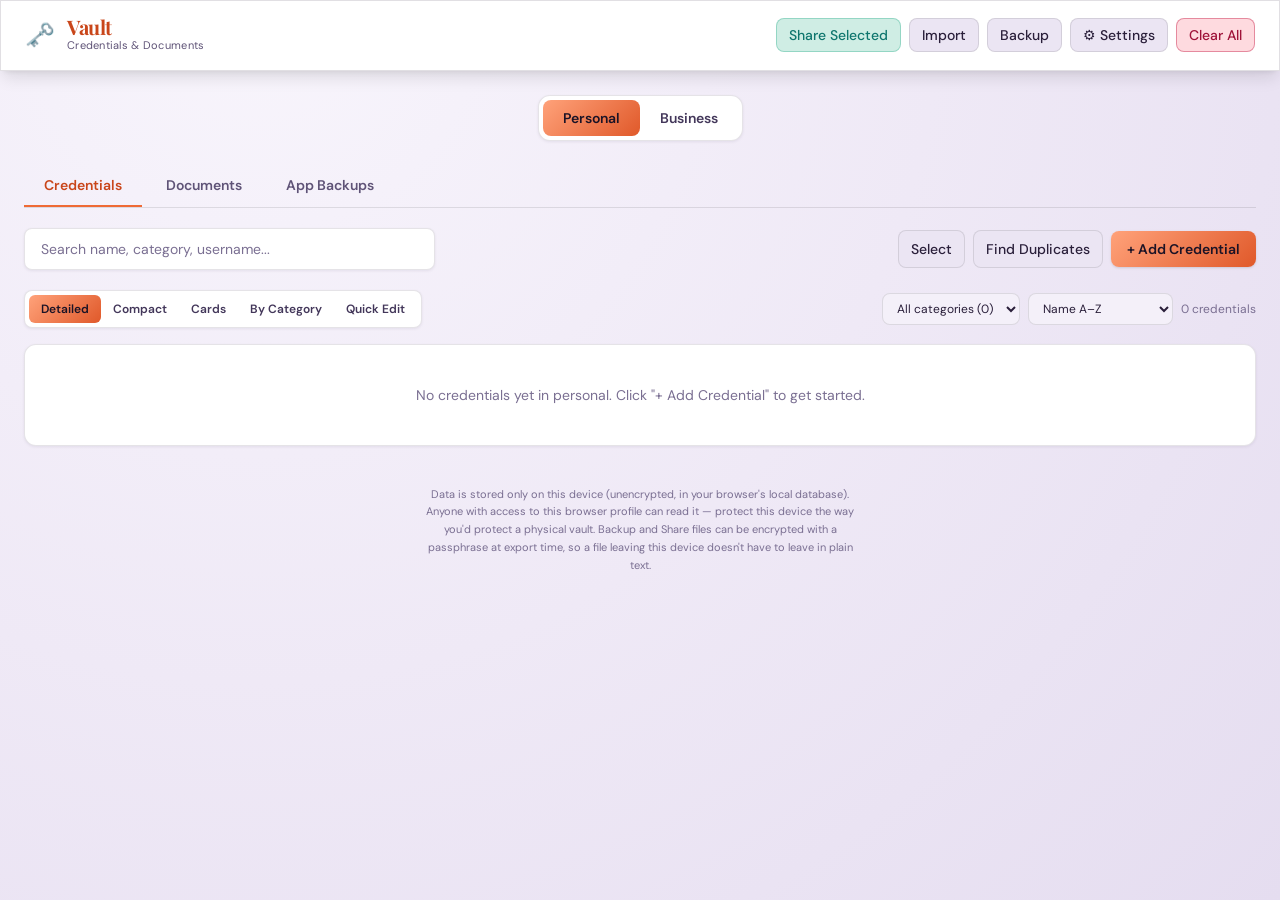
==== commit 19c64d24: "Bulk select/edit and Quick Edit view (v4) Select mode gets a bulk action bar (select all shown, shif" ====
--- a/app/index.html
+++ b/app/index.html
@@ -44,6 +44,30 @@
   .gold-grad{ background:linear-gradient(135deg,#ffa27a,#e0592a); }
   .fade-in{ animation:fadeIn .18s ease-out; }
   @keyframes fadeIn{ from{opacity:0; transform:translateY(4px)} to{opacity:1; transform:translateY(0)} }
+  /* Bulk-action bar */
+  .bk-bar{ position:fixed; left:50%; bottom:16px; transform:translateX(-50%); z-index:45; width:max-content; max-width:calc(100vw - 24px); display:flex; flex-wrap:wrap; align-items:center; justify-content:center; gap:8px; padding:10px 12px; border-radius:14px; box-shadow:0 10px 30px rgba(0,0,0,.3); }
+  .bk-bar.hidden{ display:none; }
+  body.bk-on #toast{ bottom:92px; }
+  body.bk-on main{ padding-bottom:120px; }
+  .bk-btn{ font-size:13px; font-weight:600; padding:6px 12px; border-radius:8px; border:1px solid var(--card-line-solid); background:rgb(var(--c-navy-700)); color:rgb(var(--c-slate-200)); cursor:pointer; }
+  .bk-btn:hover:not(:disabled){ background:rgb(var(--c-navy-600)); }
+  .bk-btn:disabled{ opacity:.4; cursor:default; }
+  .bk-btn.danger{ background:rgb(var(--c-rose-900) / .45); border-color:rgb(var(--c-rose-700) / .5); color:rgb(var(--c-rose-300)); }
+  .bk-btn.primary{ background:linear-gradient(135deg,#ffa27a,#e0592a); border-color:transparent; color:#1b1326; }
+  /* Quick Edit table */
+  .qt-wrap{ overflow-x:auto; border-radius:12px; }
+  .qt{ width:100%; min-width:900px; border-collapse:separate; border-spacing:0; font-size:13px; }
+  .qt th{ text-align:left; font-size:11px; font-weight:600; text-transform:uppercase; letter-spacing:.03em; color:rgb(var(--c-slate-500)); padding:10px 6px; border-bottom:1px solid var(--card-line); white-space:nowrap; }
+  .qt td{ padding:3px 3px; border-bottom:1px solid var(--card-line); vertical-align:top; }
+  .qt td.qa{ white-space:nowrap; padding:8px 6px; font-size:12px; }
+  .qt .qi{ display:block; width:100%; min-width:100px; padding:6px 8px; border-radius:6px; border:1px solid transparent; background:transparent; color:rgb(var(--c-slate-100)); font:inherit; line-height:1.3; resize:none; overflow:hidden; }
+  .qt .qi:hover{ border-color:var(--card-line-solid); }
+  .qt .qi:focus{ outline:none; border-color:rgb(var(--c-gold-500)); background:rgb(var(--c-navy-800)); }
+  .qt .qi.mono{ font-family:ui-monospace,SFMono-Regular,Menlo,Consolas,monospace; font-size:12px; }
+  .qt textarea.qi:focus{ overflow:auto; min-height:64px; }
+  .qt tr.sel td{ background:rgb(var(--c-gold-500) / .1); }
+  .qt .qi.flash{ animation:qflash 1s ease-out; }
+  @keyframes qflash{ 0%{ background:rgb(var(--c-teal-500) / .45); } 100%{ background:transparent; } }
 </style>
 </head>
 <body class="text-slate-200 font-sans antialiased min-h-screen flex flex-col">
@@ -173,7 +197,7 @@
       </div>
       <div>
         <label class="block text-[11px] font-semibold text-slate-400 uppercase mb-1">Category</label>
-        <input type="text" id="cred-category" placeholder="e.g. Hosting, Banking, Insurance" required class="w-full px-3 py-2 rounded-lg bg-navy-800 border border-ink/10 focus:ring-2 focus:ring-gold-500/50 text-sm">
+        <input type="text" id="cred-category" list="cat-list" autocomplete="off" placeholder="e.g. Hosting, Banking, Insurance" required class="w-full px-3 py-2 rounded-lg bg-navy-800 border border-ink/10 focus:ring-2 focus:ring-gold-500/50 text-sm">
       </div>
       <div class="grid grid-cols-2 gap-3">
         <div>
@@ -223,7 +247,7 @@
       </div>
       <div>
         <label class="block text-[11px] font-semibold text-slate-400 uppercase mb-1">Category</label>
-        <input type="text" id="doc-category" placeholder="e.g. Legal, Insurance, ID" required class="w-full px-3 py-2 rounded-lg bg-navy-800 border border-ink/10 focus:ring-2 focus:ring-gold-500/50 text-sm">
+        <input type="text" id="doc-category" list="cat-list" autocomplete="off" placeholder="e.g. Legal, Insurance, ID" required class="w-full px-3 py-2 rounded-lg bg-navy-800 border border-ink/10 focus:ring-2 focus:ring-gold-500/50 text-sm">
       </div>
       <div>
         <label class="block text-[11px] font-semibold text-slate-400 uppercase mb-1">File (PDF or image)</label>
@@ -409,6 +433,49 @@
       <button onclick="closeModal('import-passphrase-modal')" class="px-4 py-2 rounded-lg text-sm font-medium border border-ink/10 hover:bg-ink/5">Cancel</button>
       <button onclick="decryptPendingImport()" class="px-4 py-2 rounded-lg text-sm font-semibold gold-grad text-navy-950">Decrypt</button>
     </div>
+  </div>
+</div>
+
+<datalist id="cat-list"></datalist>
+
+<!-- Bulk action bar (visible while Select mode is on) -->
+<div id="bulk-bar" class="bk-bar glass-solid hidden" role="toolbar" aria-label="Bulk actions">
+  <span id="bulk-count" class="text-sm font-semibold text-gold-400 px-1"></span>
+  <button type="button" id="bulk-all-btn" onclick="bulkSelectAll()" class="bk-btn"></button>
+  <button type="button" id="bulk-clear-btn" onclick="bulkClear()" class="bk-btn">Clear</button>
+  <button type="button" id="bulk-edit-btn" onclick="openBulkEdit()" class="bk-btn primary">Edit selected…</button>
+  <button type="button" id="bulk-share-btn" onclick="openShareModal()" class="bk-btn">Share</button>
+  <button type="button" id="bulk-del-btn" onclick="bulkDelete()" class="bk-btn danger">Delete</button>
+</div>
+
+<!-- Bulk edit modal -->
+<div id="bulk-modal" class="fixed inset-0 bg-black/45 backdrop-blur-sm hidden items-center justify-center p-4 z-50">
+  <div class="glass-solid rounded-2xl shadow-2xl max-w-lg w-full p-6 max-h-[90vh] overflow-y-auto fade-in">
+    <h3 class="font-serif font-bold text-lg text-gold-400 mb-1">Edit Selected</h3>
+    <p id="bulk-modal-summary" class="text-sm text-slate-400 mb-4"></p>
+    <form onsubmit="applyBulkEdit(event)" class="space-y-4">
+      <div>
+        <label class="block text-[11px] font-semibold text-slate-400 uppercase mb-1">Set category</label>
+        <input type="text" id="bulk-category" list="cat-list" autocomplete="off" placeholder="Leave blank to keep each entry's category" class="w-full px-3 py-2 rounded-lg bg-navy-800 border border-ink/10 focus:ring-2 focus:ring-gold-500/50 text-sm">
+      </div>
+      <div>
+        <label class="block text-[11px] font-semibold text-slate-400 uppercase mb-1">Move to</label>
+        <select id="bulk-domain" class="w-full px-3 py-2 rounded-lg bg-navy-800 border border-ink/10 focus:ring-2 focus:ring-gold-500/50 text-sm">
+          <option value="">Keep as is</option>
+          <option value="personal">Personal</option>
+          <option value="business">Business</option>
+        </select>
+      </div>
+      <div id="bulk-user-wrap">
+        <label class="block text-[11px] font-semibold text-slate-400 uppercase mb-1">Set username / email (credentials only)</label>
+        <input type="text" id="bulk-username" autocomplete="off" placeholder="Leave blank to keep each entry's username" class="w-full px-3 py-2 rounded-lg bg-navy-800 border border-ink/10 focus:ring-2 focus:ring-gold-500/50 text-sm">
+      </div>
+      <p class="text-[11px] text-slate-500">Only fields you fill in are changed. You can undo right after applying.</p>
+      <div class="flex justify-end gap-3 pt-2">
+        <button type="button" onclick="closeModal('bulk-modal')" class="px-4 py-2 rounded-lg text-sm font-medium border border-ink/10 hover:bg-ink/5">Cancel</button>
+        <button type="submit" class="px-4 py-2 rounded-lg text-sm font-semibold gold-grad text-navy-950 hover:brightness-110">Apply</button>
+      </div>
+    </form>
   </div>
 </div>
 
@@ -432,6 +499,9 @@
 let activeTab = 'credentials';
 let selectMode = false;
 let selectedIds = new Set(); // format: "credential:<id>" / "document:<id>"
+let visibleKeys = [];        // keys of every entry matching the current search/filter (for "select all shown" and shift-click ranges)
+let lastSelKey = null;       // anchor for shift-click range selection
+let groupSelKeys = [];       // per-group key lists in the By Category views
 let credentialsCache = new Map(); // id -> credential record, so secrets never travel through HTML attributes
 let pendingChanges = parseInt(localStorage.getItem('vault_pendingChanges') || '0', 10) || 0;
 // View / sort / filter (remembered between visits)
@@ -451,7 +521,27 @@
 function uid(){ return Date.now().toString(36) + Math.random().toString(36).slice(2,8); }
 function escapeHtml(str){ return String(str).replace(/&/g,"&amp;").replace(/</g,"&lt;").replace(/>/g,"&gt;").replace(/"/g,"&quot;").replace(/'/g,"&#039;"); }
 function formatBytes(bytes){ if(!bytes) return '0 B'; const u=['B','KB','MB','GB']; let i=0; while(bytes>=1024 && i<u.length-1){bytes/=1024;i++;} return bytes.toFixed(1)+' '+u[i]; }
-function showToast(msg){ const t=document.getElementById('toast'); t.innerText=msg; t.classList.remove('hidden'); clearTimeout(window.__toastTimer); window.__toastTimer=setTimeout(()=>t.classList.add('hidden'),3500); }
+let undoAction = null;
+function showToast(msg, undo){
+  const t = document.getElementById('toast');
+  t.textContent = msg;
+  undoAction = undo || null;
+  if(undo){
+    const b = document.createElement('button');
+    b.type = 'button'; b.textContent = 'Undo'; b.className = 'text-gold-400';
+    b.style.cssText = 'margin-left:12px;font-weight:600;text-decoration:underline';
+    b.onclick = runUndo;
+    t.appendChild(b);
+  }
+  t.classList.remove('hidden');
+  clearTimeout(window.__toastTimer);
+  window.__toastTimer = setTimeout(() => { t.classList.add('hidden'); undoAction = null; }, undo ? 10000 : 3500);
+}
+async function runUndo(){
+  const fn = undoAction; undoAction = null;
+  document.getElementById('toast').classList.add('hidden');
+  if(fn) await fn();
+}
 function closeModal(id){ const m=document.getElementById(id); m.classList.add('hidden'); m.classList.remove('flex'); }
 function openModal(id){ const m=document.getElementById(id); m.classList.remove('hidden'); m.classList.add('flex'); }
 function blobToBase64(blob){ return new Promise((resolve,reject)=>{ const r=new FileReader(); r.onload=()=>resolve(r.result); r.onerror=reject; r.readAsDataURL(blob); }); }
@@ -464,9 +554,9 @@
 async function copyText(text){ try{ await navigator.clipboard.writeText(text); showToast('Copied to clipboard'); }catch(e){ showToast('Could not copy — try downloading instead'); } }
 
 /* ---------- Change tracking / backup reminder ---------- */
-function markChanged(){
+function markChanged(n){
   invalidateDup();
-  pendingChanges++;
+  pendingChanges += (n > 0 ? n : 1);
   localStorage.setItem('vault_pendingChanges', String(pendingChanges));
   updateBackupIndicators();
 }
@@ -579,7 +669,7 @@
 
 /* ---------- Init ---------- */
 /* Keep APP_VERSION in sync with CACHE_VERSION in service-worker.js */
-const APP_VERSION = 'v3';
+const APP_VERSION = 'v4';
 function showVersion(swVersion){
   const el = document.getElementById('app-version'); if(!el) return;
   el.textContent = 'Vault ' + APP_VERSION + (swVersion && swVersion !== APP_VERSION ? ' (update ' + swVersion + ' ready — reopen the app)' : '');
@@ -639,6 +729,8 @@
 function toggleSelectMode(){
   selectMode = !selectMode;
   selectedIds.clear();
+  lastSelKey = null;
+  updateBulkBar();
   const btn = document.getElementById('select-mode-btn');
   btn.innerText = selectMode ? 'Cancel Select' : 'Select';
   btn.className = selectMode
@@ -647,15 +739,69 @@
   render();
 }
 
-function toggleSelected(key){
-  if(selectedIds.has(key)) selectedIds.delete(key); else selectedIds.add(key);
-  render();
+// Click toggles one entry; Shift+click selects/deselects the whole range back to the last clicked entry.
+function toggleSelected(key, ev){
+  const on = !selectedIds.has(key);
+  const set = k => { if(on) selectedIds.add(k); else selectedIds.delete(k); };
+  const a = visibleKeys.indexOf(lastSelKey), b = visibleKeys.indexOf(key);
+  if(ev && ev.shiftKey && a > -1 && b > -1){
+    for(let i = Math.min(a, b); i <= Math.max(a, b); i++) set(visibleKeys[i]);
+  } else set(key);
+  lastSelKey = key;
+  syncSelectionUI();
+}
+function bulkSelectAll(){
+  const all = visibleKeys.length > 0 && visibleKeys.every(k => selectedIds.has(k));
+  visibleKeys.forEach(k => { if(all) selectedIds.delete(k); else selectedIds.add(k); });
+  syncSelectionUI();
+}
+function bulkClear(){ selectedIds.clear(); lastSelKey = null; syncSelectionUI(); }
+function selectGroup(i){
+  const keys = groupSelKeys[i] || [];
+  const all = keys.length > 0 && keys.every(k => selectedIds.has(k));
+  keys.forEach(k => { if(all) selectedIds.delete(k); else selectedIds.add(k); });
+  syncSelectionUI();
+}
+// Updates checkboxes and the action bar in place (no re-render, so scroll position and typing focus are untouched)
+function syncSelectionUI(){
+  document.querySelectorAll('input[data-sel]').forEach(cb => {
+    const on = selectedIds.has(cb.dataset.sel);
+    cb.checked = on;
+    const tr = cb.closest('tr'); if(tr) tr.classList.toggle('sel', on);
+  });
+  const allSel = visibleKeys.length > 0 && visibleKeys.every(k => selectedIds.has(k));
+  document.querySelectorAll('input[data-selall]').forEach(cb => { cb.checked = allSel; });
+  updateBulkBar();
+}
+function selectionCounts(){
+  const c = [...selectedIds].filter(k => k.startsWith('credential:')).length;
+  return { c, d: selectedIds.size - c };
+}
+function countsText(c, d){
+  const parts = [];
+  if(c) parts.push(`${c} credential${c === 1 ? '' : 's'}`);
+  if(d) parts.push(`${d} document${d === 1 ? '' : 's'}`);
+  return parts.join(' and ');
+}
+function updateBulkBar(){
+  const bar = document.getElementById('bulk-bar');
+  const show = selectMode && activeTab !== 'appbackups';
+  bar.classList.toggle('hidden', !show);
+  document.body.classList.toggle('bk-on', show);
+  if(!show) return;
+  const n = selectedIds.size, { c, d } = selectionCounts();
+  document.getElementById('bulk-count').textContent = n ? `${n} selected` + (c && d ? ` (${c} cred, ${d} docs)` : '') : 'None selected';
+  const allSel = visibleKeys.length > 0 && visibleKeys.every(k => selectedIds.has(k));
+  const allBtn = document.getElementById('bulk-all-btn');
+  allBtn.textContent = allSel ? `Deselect all ${visibleKeys.length}` : `Select all ${visibleKeys.length} shown`;
+  allBtn.disabled = visibleKeys.length === 0;
+  ['bulk-clear-btn','bulk-edit-btn','bulk-share-btn','bulk-del-btn'].forEach(id => { document.getElementById(id).disabled = n === 0; });
 }
 
 /* ---------- View modes / sort / filter ---------- */
 const VIEW_DEFS = {
-  credentials: [['detailed','Detailed'],['compact','Compact'],['cards','Cards'],['grouped','By Category']],
-  documents:   [['cards','Cards'],['list','List'],['grouped','By Category']]
+  credentials: [['detailed','Detailed'],['compact','Compact'],['cards','Cards'],['grouped','By Category'],['table','Quick Edit']],
+  documents:   [['cards','Cards'],['list','List'],['grouped','By Category'],['table','Quick Edit']]
 };
 let groupKeyList = [];
 let lastDupIdx = null;
@@ -695,6 +841,7 @@
   const sorted = [...cats.entries()].sort((a, b) => a[1].localeCompare(b[1], undefined, {sensitivity:'base'}));
   document.getElementById('cat-filter').innerHTML = `<option value="">All categories (${sorted.length})</option>` +
     sorted.map(([k, l]) => `<option value="${escapeHtml(k)}" ${catFilter === k ? 'selected' : ''}>${escapeHtml(l)}</option>`).join('');
+  document.getElementById('cat-list').innerHTML = sorted.filter(([k]) => k !== 'uncategorized').map(([, l]) => `<option value="${escapeHtml(l)}"></option>`).join('');
   document.getElementById('sort-select').value = sortMode;
   const noun = activeTab === 'credentials' ? 'credential' : 'document';
   document.getElementById('result-count').innerText = shown === all.length
@@ -729,11 +876,12 @@
   } else {
     await renderAppBackups();
   }
+  if(token === renderToken) syncSelectionUI();
 }
 
 /* ---------- Shared row pieces ---------- */
 function selBox(key, extra){
-  return selectMode ? `<input type="checkbox" onchange="toggleSelected('${key}')" ${selectedIds.has(key) ? 'checked' : ''} class="w-4 h-4 accent-gold-500 flex-shrink-0 ${extra || ''}">` : '';
+  return selectMode ? `<input type="checkbox" data-sel="${key}" onclick="toggleSelected('${key}', event)" ${selectedIds.has(key) ? 'checked' : ''} class="w-4 h-4 accent-gold-500 flex-shrink-0 ${extra || ''}">` : '';
 }
 function catChip(x){ return `<span class="bg-navy-700 text-slate-300 px-2 py-0.5 rounded text-[11px] font-medium">${escapeHtml(catLabel(x))}</span>`; }
 function dupBadge(kind, id){
@@ -760,6 +908,7 @@
 /* ---------- Credential views ---------- */
 function renderCredentials(items, total, search){
   const view = document.getElementById('credentials-view');
+  visibleKeys = items.map(c => `credential:${c.id}`);
   if(items.length === 0){
     view.innerHTML = `<div class="glass rounded-xl p-10 text-center text-slate-500 text-sm">${total ? 'No credentials match your search or filter.' : `No credentials yet in ${activeDomain}. Click "+ Add Credential" to get started.`}</div>`;
     return;
@@ -768,6 +917,7 @@
   items.forEach(c => credentialsCache.set(c.id, c));
   const mode = viewMode.credentials;
   if(mode === 'grouped') view.innerHTML = groupedHtml(items, 'credentials', credRowCompact, search);
+  else if(mode === 'table') view.innerHTML = credTable(items);
   else if(mode === 'cards') view.innerHTML = `<div class="grid grid-cols-1 sm:grid-cols-2 lg:grid-cols-3 gap-4">${items.map(credCard).join('')}</div>`;
   else if(mode === 'compact') view.innerHTML = `<div class="space-y-1.5">${items.map(credRowCompact).join('')}</div>`;
   else view.innerHTML = `<div class="space-y-3">${items.map(credRowDetailed).join('')}</div>`;
@@ -858,16 +1008,21 @@
   });
   const sorted = [...groups.entries()].sort((a, b) => a[1].label.localeCompare(b[1].label, undefined, {sensitivity:'base'}));
   groupKeyList = sorted.map(([k]) => `${kind}:${activeDomain}:${k}`);
+  const selPrefix = kind === 'credentials' ? 'credential' : 'document';
+  groupSelKeys = sorted.map(([, g]) => g.items.map(it => `${selPrefix}:${it.id}`));
   const forceOpen = !!search; // never hide search matches inside a collapsed group
   const controls = `<div class="flex justify-end gap-4 mb-2 text-xs"><button onclick="setAllGroups(false)" class="text-slate-400 hover:text-gold-400">Expand all</button><button onclick="setAllGroups(true)" class="text-slate-400 hover:text-gold-400">Collapse all</button></div>`;
   return controls + sorted.map(([k, g], i) => {
     const open = forceOpen || !collapsedGroups.has(groupKeyList[i]);
     return `
     <section class="mb-3">
-      <button onclick="toggleGroup(${i})" class="w-full flex items-center justify-between gap-2 px-1 py-1.5 mb-1.5 text-left">
-        <span class="flex items-center gap-2"><span class="text-gold-400 text-xs w-3">${open ? '▾' : '▸'}</span><span class="font-serif font-semibold text-gold-400">${escapeHtml(g.label)}</span></span>
-        <span class="text-[11px] text-slate-500">${g.items.length}</span>
-      </button>
+      <div class="flex items-center gap-3 mb-1.5">
+        <button onclick="toggleGroup(${i})" class="flex-1 flex items-center justify-between gap-2 px-1 py-1.5 text-left">
+          <span class="flex items-center gap-2"><span class="text-gold-400 text-xs w-3">${open ? '▾' : '▸'}</span><span class="font-serif font-semibold text-gold-400">${escapeHtml(g.label)}</span></span>
+          <span class="text-[11px] text-slate-500">${g.items.length}</span>
+        </button>
+        ${selectMode ? `<button onclick="selectGroup(${i})" class="text-[11px] text-teal-400 hover:underline flex-shrink-0">Select group</button>` : ''}
+      </div>
       ${open ? `<div class="space-y-1.5">${g.items.map(rowFn).join('')}</div>` : ''}
     </section>`;
   }).join('');
@@ -876,12 +1031,14 @@
 /* ---------- Document views ---------- */
 function renderDocuments(items, total, search){
   const view = document.getElementById('documents-view');
+  visibleKeys = items.map(d => `document:${d.id}`);
   if(items.length === 0){
     view.innerHTML = `<div class="glass rounded-xl p-10 text-center text-slate-500 text-sm">${total ? 'No documents match your search or filter.' : `No documents yet in ${activeDomain}. Click "+ Add Document" to attach one.`}</div>`;
     return;
   }
   const mode = viewMode.documents;
   if(mode === 'grouped') view.innerHTML = groupedHtml(items, 'documents', docRowList, search);
+  else if(mode === 'table') view.innerHTML = docTable(items);
   else if(mode === 'list') view.innerHTML = `<div class="space-y-1.5">${items.map(docRowList).join('')}</div>`;
   else view.innerHTML = `<div class="grid grid-cols-1 sm:grid-cols-2 lg:grid-cols-3 gap-4">${items.map(docCard).join('')}</div>`;
 }
@@ -931,6 +1088,175 @@
       </div>
     </div>
   </div>`;
+}
+
+/* ---------- Quick Edit tables (edit in place; every change autosaves) ---------- */
+function qInput(kind, id, field, value, o){
+  o = o || {};
+  const v = value == null ? '' : String(value);
+  const attrs = `class="qi${o.mono ? ' mono' : ''}" data-k="${kind}" data-id="${escapeHtml(id)}" data-f="${field}" data-orig="${escapeHtml(o.pw ? '' : v)}" onchange="quickSave(this)" onkeydown="quickKey(event,this)" autocomplete="off" spellcheck="false" aria-label="${escapeHtml(o.label || field)}" placeholder="${escapeHtml(o.ph || '')}"`;
+  if(o.area) return `<textarea ${attrs} rows="1">\n${escapeHtml(v)}</textarea>`;
+  // Passwords are never written into the page: the cell stays empty (bullets as placeholder) until you click into it
+  if(o.pw) return `<input type="text" ${attrs} onfocus="qpFocus(this)" onblur="qpBlur(this)">`;
+  return `<input type="text" ${attrs} value="${escapeHtml(v)}"${o.list ? ' list="cat-list"' : ''}>`;
+}
+function qHead(cols){
+  return `<tr>${selectMode ? `<th style="width:30px"><input type="checkbox" data-selall onclick="bulkSelectAll()" class="w-4 h-4 accent-gold-500" aria-label="Select all shown"></th>` : ''}${cols.map(c => `<th>${c}</th>`).join('')}</tr>`;
+}
+function qWrap(head, rows){
+  return `<div class="glass rounded-xl p-2"><div class="qt-wrap"><table class="qt"><thead>${head}</thead><tbody>${rows}</tbody></table></div><p class="text-[11px] text-slate-500 px-2 pt-2">Click any cell to edit. Changes save automatically · Enter moves to the next row · Esc cancels · scroll sideways on small screens.</p></div>`;
+}
+function credTable(items){
+  const rows = items.map(c => {
+    const key = `credential:${c.id}`, vendor = c.type === 'vendor';
+    return `<tr class="${selectedIds.has(key) ? 'sel' : ''}">
+      ${selectMode ? `<td class="qa">${selBox(key)}</td>` : ''}
+      <td>${qInput('credential', c.id, 'name', c.name, {label:'Name'})}</td>
+      <td>${qInput('credential', c.id, 'category', c.category, {label:'Category', list:true, ph:'Uncategorized'})}</td>
+      <td>${qInput('credential', c.id, 'username', c.username, {label:'Username', mono:true})}</td>
+      <td>${qInput('credential', c.id, 'password', '', {label:'Password', mono:true, pw:true, ph: c.password ? '••••••••••' : '(none)'})}</td>
+      <td>${qInput('credential', c.id, vendor ? 'url' : 'billing', vendor ? c.url : c.billing, {label: vendor ? 'Login URL' : 'Billing', ph: vendor ? 'https://…' : 'Monthly - $49/mo'})}</td>
+      <td>${qInput('credential', c.id, 'notes', c.notes, {label:'Notes', area:true})}</td>
+      <td class="qa"><button onclick='editCredential("${c.id}")' class="text-slate-400 hover:text-gold-400 font-medium">Full edit</button> <button onclick="deleteCredential('${c.id}')" class="text-slate-400 hover:text-rose-400 font-medium" style="margin-left:8px">Del</button></td>
+    </tr>`;
+  }).join('');
+  return qWrap(qHead(['Name','Category','Username','Password','URL / Billing','Notes','']), rows);
+}
+function docTable(items){
+  const rows = items.map(d => {
+    const key = `document:${d.id}`;
+    return `<tr class="${selectedIds.has(key) ? 'sel' : ''}">
+      ${selectMode ? `<td class="qa">${selBox(key)}</td>` : ''}
+      <td>${qInput('document', d.id, 'name', d.name, {label:'Name'})}</td>
+      <td>${qInput('document', d.id, 'category', d.category, {label:'Category', list:true, ph:'Uncategorized'})}</td>
+      <td class="qa text-slate-500">${escapeHtml(d.fileName || '')} · ${formatBytes(d.fileSize)}</td>
+      <td>${qInput('document', d.id, 'notes', d.notes, {label:'Notes', area:true})}</td>
+      <td class="qa"><button onclick="viewDocument('${d.id}')" class="text-teal-400 hover:underline font-medium">View</button> <button onclick="deleteDocument('${d.id}')" class="text-slate-400 hover:text-rose-400 font-medium" style="margin-left:8px">Del</button></td>
+    </tr>`;
+  }).join('');
+  return qWrap(qHead(['Name','Category','File','Notes','']), rows);
+}
+function qpFocus(el){
+  const c = credentialsCache.get(el.dataset.id);
+  if(!c) return;
+  el.value = c.password || '';
+  el.dataset.orig = el.value;
+}
+function qpBlur(el){
+  const c = credentialsCache.get(el.dataset.id);
+  el.value = '';
+  el.placeholder = c && c.password ? '••••••••••' : '(none)';
+}
+async function quickSave(el){
+  const kind = el.dataset.k, id = el.dataset.id, f = el.dataset.f;
+  const isPw = f === 'password';
+  const v = isPw ? el.value : el.value.trim();
+  const orig = el.dataset.orig;
+  if(v === orig){ if(!isPw) el.value = v; return; }
+  if(f === 'name' && !v){ el.value = orig; showToast("Name can't be empty"); return; }
+  el.dataset.orig = v;
+  if(!isPw) el.value = v;
+  const now = Date.now();
+  if(kind === 'credential'){ const c = credentialsCache.get(id); if(c){ c[f] = v; c.updatedAt = now; } }
+  try{
+    const n = await (kind === 'credential' ? db.credentials : db.documents).update(id, { [f]: v, updatedAt: now });
+    if(!n){ showToast('That entry no longer exists'); return; }
+    markChanged();
+    el.classList.remove('flash'); void el.offsetWidth; el.classList.add('flash');
+  }catch(err){
+    el.dataset.orig = orig;
+    showToast('Could not save that change. Try again.');
+  }
+}
+function quickKey(ev, el){
+  if(ev.isComposing) return;
+  if(ev.key === 'Escape'){ el.value = el.dataset.orig; el.blur(); return; }
+  if(ev.key === 'Enter' && el.tagName !== 'TEXTAREA'){
+    ev.preventDefault();
+    const tr = el.closest('tr');
+    const next = ev.shiftKey ? tr.previousElementSibling : tr.nextElementSibling;
+    const target = next && next.querySelector(`[data-f="${el.dataset.f}"]`);
+    if(target){ target.focus(); if(target.select) target.select(); } else el.blur();
+  }
+}
+
+/* ---------- Bulk edit / delete (act on everything in selectedIds) ---------- */
+function selectedIdsOf(prefix){ return [...selectedIds].filter(k => k.startsWith(prefix + ':')).map(k => k.split(':')[1]); }
+function hiddenSelectedCount(){ const vis = new Set(visibleKeys); return [...selectedIds].filter(k => !vis.has(k)).length; }
+function hiddenNote(){ const h = hiddenSelectedCount(); return h ? ` ${h} of them ${h === 1 ? 'is' : 'are'} not shown right now (other tab, Personal/Business, or filtered out).` : ''; }
+
+function openBulkEdit(){
+  if(!selectedIds.size){ showToast('Nothing selected'); return; }
+  const { c, d } = selectionCounts();
+  document.getElementById('bulk-modal-summary').textContent = `Applies to ${countsText(c, d)}.${hiddenNote()}`;
+  document.getElementById('bulk-category').value = '';
+  document.getElementById('bulk-domain').value = '';
+  document.getElementById('bulk-username').value = '';
+  document.getElementById('bulk-user-wrap').classList.toggle('hidden', c === 0);
+  openModal('bulk-modal');
+}
+
+async function applyBulkEdit(e){
+  e.preventDefault();
+  const cat = document.getElementById('bulk-category').value.trim();
+  const dom = document.getElementById('bulk-domain').value;
+  const user = document.getElementById('bulk-username').value.trim();
+  const credIds = selectedIdsOf('credential'), docIds = selectedIdsOf('document');
+  const useUser = !!user && credIds.length > 0;
+  if(!cat && !dom && !useUser){ showToast('Fill in at least one field to change'); return; }
+  const now = Date.now();
+  const undo = []; // [table, id, previous values] so the whole change can be reverted
+  await db.transaction('rw', db.credentials, db.documents, async () => {
+    for(const [table, ids, isCred] of [[db.credentials, credIds, true], [db.documents, docIds, false]]){
+      const recs = await table.bulkGet(ids);
+      for(const r of recs){
+        if(!r) continue;
+        const ch = { updatedAt: now };
+        if(cat) ch.category = cat;
+        if(dom) ch.domain = dom;
+        if(isCred && useUser) ch.username = user;
+        const prev = {}; Object.keys(ch).forEach(k => { prev[k] = r[k]; });
+        await table.update(r.id, ch);
+        undo.push([table, r.id, prev]);
+      }
+    }
+  });
+  const count = undo.length;
+  closeModal('bulk-modal');
+  if(dom){ selectedIds.clear(); lastSelKey = null; } // moved entries leave this view, so don't leave them selected
+  markChanged(count);
+  await render();
+  showToast(`Updated ${count} ${count === 1 ? 'entry' : 'entries'}`, async () => {
+    await db.transaction('rw', db.credentials, db.documents, async () => { for(const [t, id, prev] of undo) await t.update(id, prev); });
+    markChanged(count);
+    await render();
+    showToast('Change undone');
+  });
+}
+
+function bulkDelete(){
+  if(!selectedIds.size){ showToast('Nothing selected'); return; }
+  const { c, d } = selectionCounts();
+  const msg = `This permanently deletes ${countsText(c, d)}${d ? ', including their attached files' : ''}.${hiddenNote()} You'll get a few seconds to undo, but a backup first is safer.`;
+  showConfirm('Delete Selected', msg, `Delete ${selectedIds.size}`, true, async () => {
+    const creds = (await db.credentials.bulkGet(selectedIdsOf('credential'))).filter(Boolean);
+    const docs = (await db.documents.bulkGet(selectedIdsOf('document'))).filter(Boolean);
+    await db.transaction('rw', db.credentials, db.documents, async () => {
+      await db.credentials.bulkDelete(creds.map(r => r.id));
+      await db.documents.bulkDelete(docs.map(r => r.id));
+    });
+    const count = creds.length + docs.length;
+    selectedIds.clear(); lastSelKey = null;
+    markChanged(count);
+    await render();
+    showToast(`Deleted ${count} ${count === 1 ? 'entry' : 'entries'}`, async () => {
+      await db.credentials.bulkPut(creds);
+      await db.documents.bulkPut(docs);
+      markChanged(count);
+      await render();
+      showToast('Restored');
+    });
+  });
 }
 
 function togglePassword(id){
